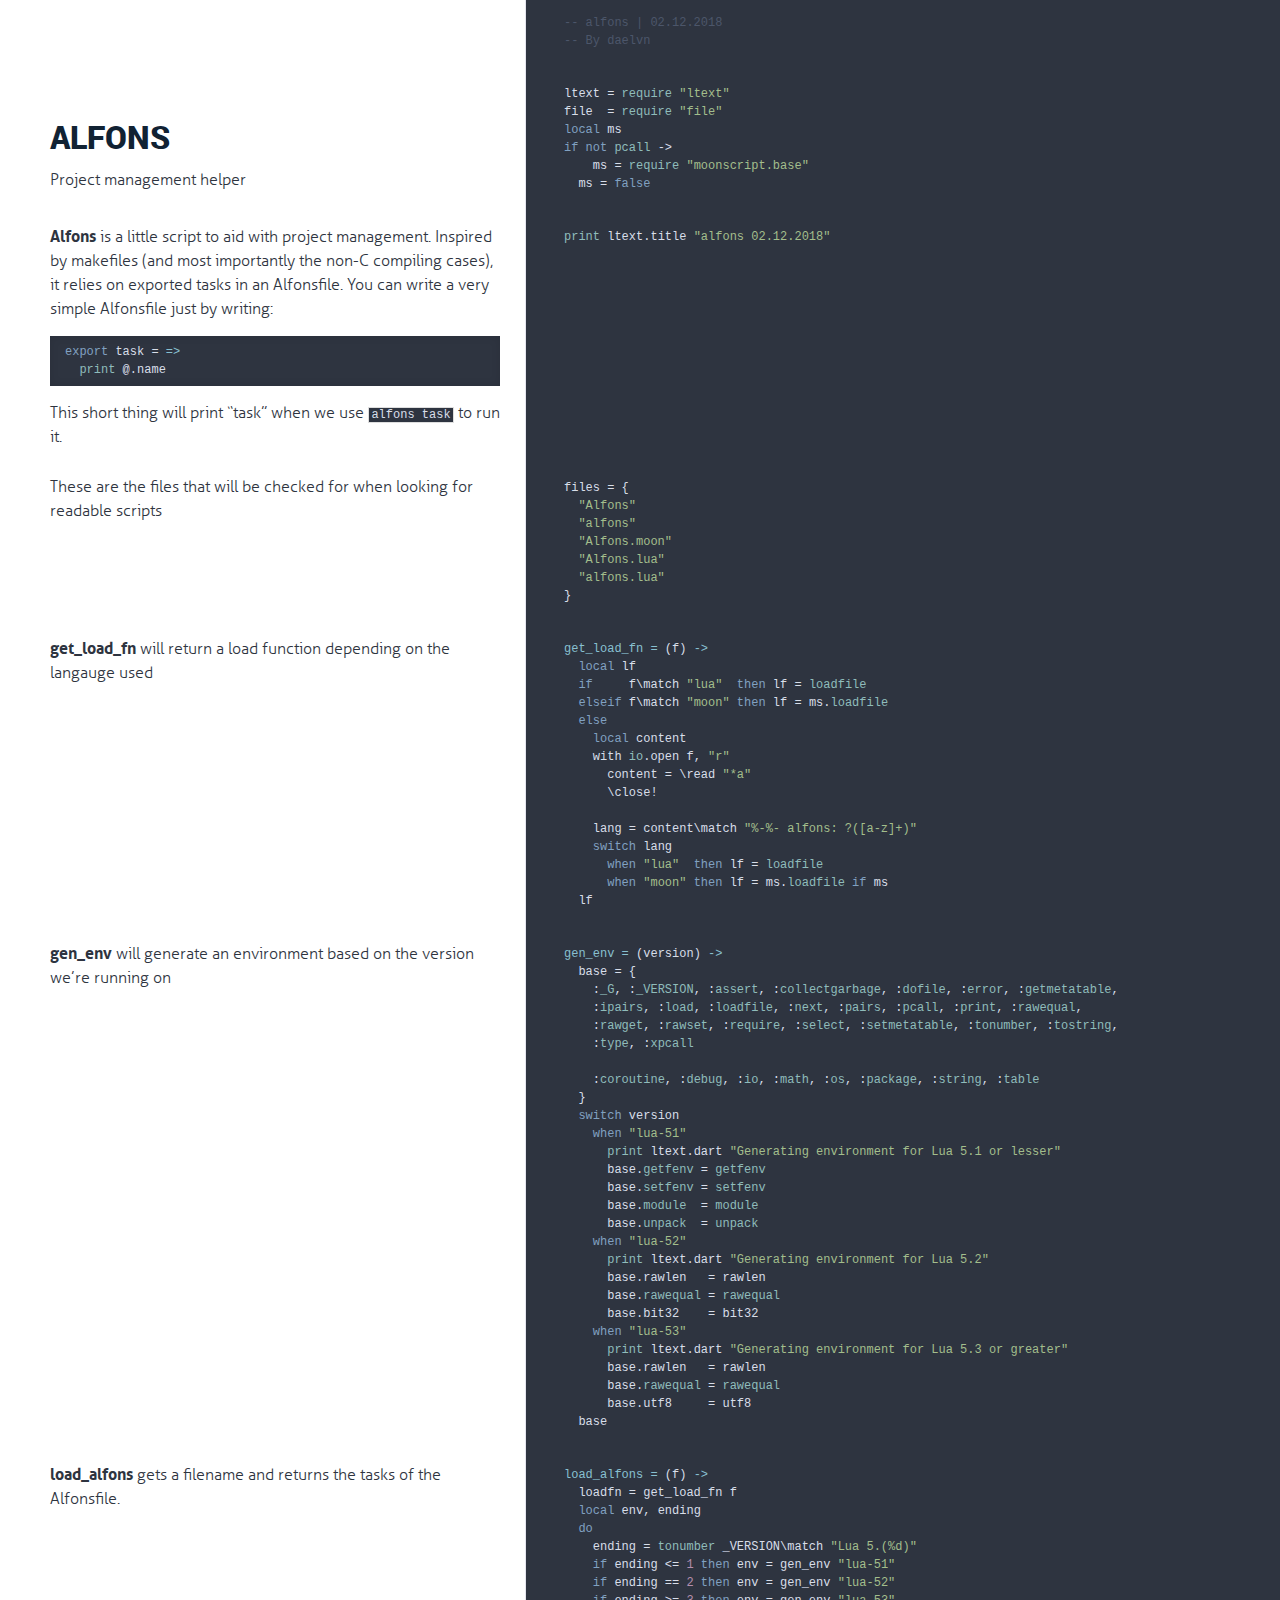
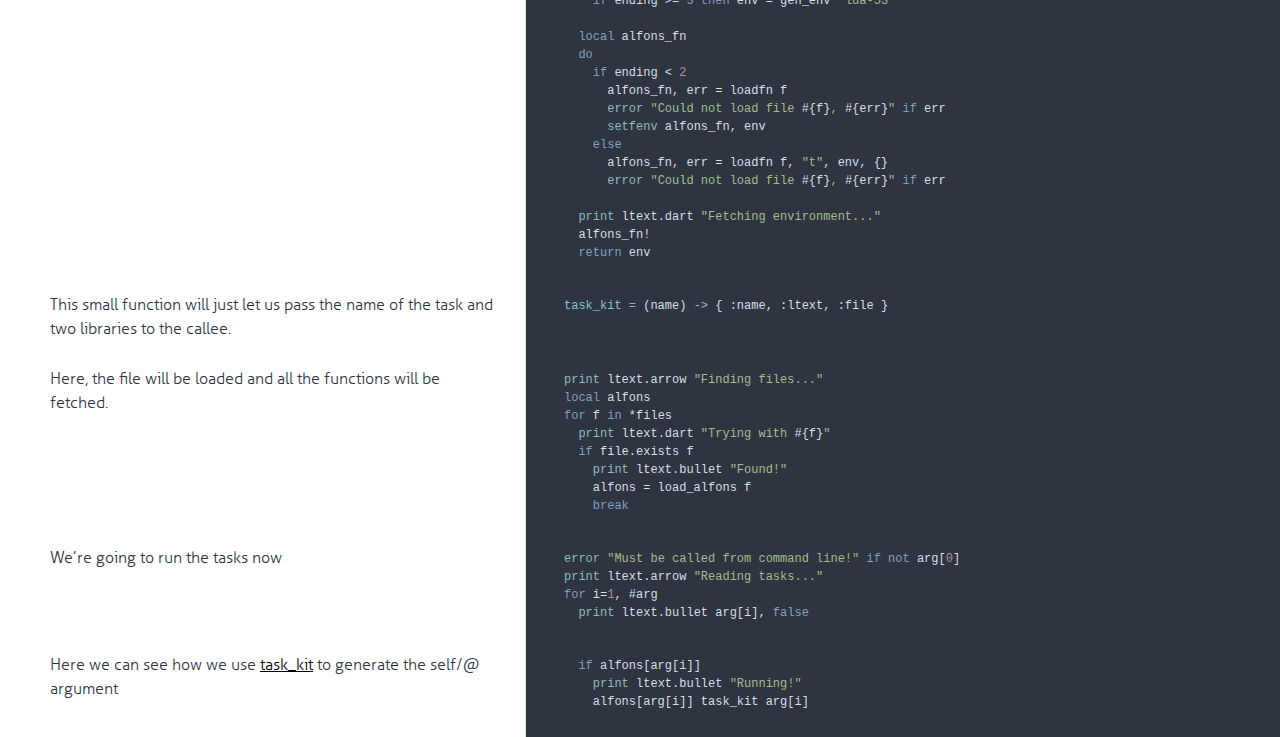
==== docs/alfons.html @ 465ae6af "Added documentation, finally compat with 5.1" ====
<!DOCTYPE html>

<html>
<head>
  <title>alfons</title>
  <meta http-equiv="content-type" content="text/html; charset=UTF-8">
  <meta name="viewport" content="width=device-width, target-densitydpi=160dpi, initial-scale=1.0; maximum-scale=1.0; user-scalable=0;">
  <link rel="stylesheet" media="all" href="docco-nord.css" />
</head>
<body>
  <div id="container">
    <div id="background"></div>
    
    <ul class="sections">
        
        
        
        <li id="section-1">
            <div class="annotation">
              
              <div class="pilwrap ">
                <a class="pilcrow" href="#section-1">&#182;</a>
              </div>
              
            </div>
            
            <div class="content"><div class='highlight'><pre><span class="hljs-comment">-- alfons | 02.12.2018</span>
<span class="hljs-comment">-- By daelvn</span></pre></div></div>
            
        </li>
        
        
        <li id="section-2">
            <div class="annotation">
              
              <div class="pilwrap ">
                <a class="pilcrow" href="#section-2">&#182;</a>
              </div>
              <h1 id="alfons">alfons</h1>
<p>Project management helper</p>

            </div>
            
            <div class="content"><div class='highlight'><pre>ltext = <span class="hljs-built_in">require</span> <span class="hljs-string">"ltext"</span>
file  = <span class="hljs-built_in">require</span> <span class="hljs-string">"file"</span>
<span class="hljs-keyword">local</span> ms
<span class="hljs-keyword">if</span> <span class="hljs-keyword">not</span> <span class="hljs-built_in">pcall</span> -&gt;
    ms = <span class="hljs-built_in">require</span> <span class="hljs-string">"moonscript.base"</span>
  ms = <span class="hljs-literal">false</span></pre></div></div>
            
        </li>
        
        
        <li id="section-3">
            <div class="annotation">
              
              <div class="pilwrap ">
                <a class="pilcrow" href="#section-3">&#182;</a>
              </div>
              <p><strong>Alfons</strong> is a little script to aid with project management. Inspired by makefiles
(and most importantly the non-C compiling cases), it relies on exported tasks in an
Alfonsfile. You can write a very simple Alfonsfile just by writing:</p>
<pre><code class="language-moon"><span class="hljs-keyword">export</span> task = <span class="hljs-function">=&gt;</span>
  <span class="hljs-built_in">print</span> @.name</code></pre>
<p>This short thing will print “task” when we use <code>alfons task</code> to run it.</p>

            </div>
            
            <div class="content"><div class='highlight'><pre><span class="hljs-built_in">print</span> ltext.title <span class="hljs-string">"alfons 02.12.2018"</span></pre></div></div>
            
        </li>
        
        
        <li id="section-4">
            <div class="annotation">
              
              <div class="pilwrap ">
                <a class="pilcrow" href="#section-4">&#182;</a>
              </div>
              <p>These are the files that will be checked for when looking for readable scripts</p>

            </div>
            
            <div class="content"><div class='highlight'><pre>files = {
  <span class="hljs-string">"Alfons"</span>
  <span class="hljs-string">"alfons"</span>
  <span class="hljs-string">"Alfons.moon"</span>
  <span class="hljs-string">"Alfons.lua"</span>
  <span class="hljs-string">"alfons.lua"</span>
}</pre></div></div>
            
        </li>
        
        
        <li id="section-5">
            <div class="annotation">
              
              <div class="pilwrap ">
                <a class="pilcrow" href="#section-5">&#182;</a>
              </div>
              <p><strong>get_load_fn</strong> will return a load function depending on the langauge used</p>

            </div>
            
            <div class="content"><div class='highlight'><pre><span class="hljs-function"><span class="hljs-title">get_load_fn</span> = <span class="hljs-params">(f)</span> -&gt;</span>
  <span class="hljs-keyword">local</span> lf
  <span class="hljs-keyword">if</span>     f\match <span class="hljs-string">"lua"</span>  <span class="hljs-keyword">then</span> lf = <span class="hljs-built_in">loadfile</span>
  <span class="hljs-keyword">elseif</span> f\match <span class="hljs-string">"moon"</span> <span class="hljs-keyword">then</span> lf = ms.<span class="hljs-built_in">loadfile</span>
  <span class="hljs-keyword">else</span>
    <span class="hljs-keyword">local</span> content
    with <span class="hljs-built_in">io</span>.open f, <span class="hljs-string">"r"</span>
      content = \read <span class="hljs-string">"*a"</span>
      \close!

    lang = content\match <span class="hljs-string">"%-%- alfons: ?([a-z]+)"</span>
    <span class="hljs-keyword">switch</span> lang
      <span class="hljs-keyword">when</span> <span class="hljs-string">"lua"</span>  <span class="hljs-keyword">then</span> lf = <span class="hljs-built_in">loadfile</span>
      <span class="hljs-keyword">when</span> <span class="hljs-string">"moon"</span> <span class="hljs-keyword">then</span> lf = ms.<span class="hljs-built_in">loadfile</span> <span class="hljs-keyword">if</span> ms
  lf</pre></div></div>
            
        </li>
        
        
        <li id="section-6">
            <div class="annotation">
              
              <div class="pilwrap ">
                <a class="pilcrow" href="#section-6">&#182;</a>
              </div>
              <p><strong>gen_env</strong> will generate an environment based on the version we’re running on</p>

            </div>
            
            <div class="content"><div class='highlight'><pre><span class="hljs-function"><span class="hljs-title">gen_env</span> = <span class="hljs-params">(version)</span> -&gt;</span>
  base = {
    :<span class="hljs-built_in">_G</span>, :<span class="hljs-built_in">_VERSION</span>, :<span class="hljs-built_in">assert</span>, :<span class="hljs-built_in">collectgarbage</span>, :<span class="hljs-built_in">dofile</span>, :<span class="hljs-built_in">error</span>, :<span class="hljs-built_in">getmetatable</span>,
    :<span class="hljs-built_in">ipairs</span>, :<span class="hljs-built_in">load</span>, :<span class="hljs-built_in">loadfile</span>, :<span class="hljs-built_in">next</span>, :<span class="hljs-built_in">pairs</span>, :<span class="hljs-built_in">pcall</span>, :<span class="hljs-built_in">print</span>, :<span class="hljs-built_in">rawequal</span>,
    :<span class="hljs-built_in">rawget</span>, :<span class="hljs-built_in">rawset</span>, :<span class="hljs-built_in">require</span>, :<span class="hljs-built_in">select</span>, :<span class="hljs-built_in">setmetatable</span>, :<span class="hljs-built_in">tonumber</span>, :<span class="hljs-built_in">tostring</span>,
    :<span class="hljs-built_in">type</span>, :<span class="hljs-built_in">xpcall</span>
      
    :<span class="hljs-built_in">coroutine</span>, :<span class="hljs-built_in">debug</span>, :<span class="hljs-built_in">io</span>, :<span class="hljs-built_in">math</span>, :<span class="hljs-built_in">os</span>, :<span class="hljs-built_in">package</span>, :<span class="hljs-built_in">string</span>, :<span class="hljs-built_in">table</span>
  }
  <span class="hljs-keyword">switch</span> version
    <span class="hljs-keyword">when</span> <span class="hljs-string">"lua-51"</span>
      <span class="hljs-built_in">print</span> ltext.dart <span class="hljs-string">"Generating environment for Lua 5.1 or lesser"</span>
      base.<span class="hljs-built_in">getfenv</span> = <span class="hljs-built_in">getfenv</span>
      base.<span class="hljs-built_in">setfenv</span> = <span class="hljs-built_in">setfenv</span>
      base.<span class="hljs-built_in">module</span>  = <span class="hljs-built_in">module</span>
      base.<span class="hljs-built_in">unpack</span>  = <span class="hljs-built_in">unpack</span>
    <span class="hljs-keyword">when</span> <span class="hljs-string">"lua-52"</span>
      <span class="hljs-built_in">print</span> ltext.dart <span class="hljs-string">"Generating environment for Lua 5.2"</span>
      base.rawlen   = rawlen
      base.<span class="hljs-built_in">rawequal</span> = <span class="hljs-built_in">rawequal</span>
      base.bit32    = bit32
    <span class="hljs-keyword">when</span> <span class="hljs-string">"lua-53"</span>
      <span class="hljs-built_in">print</span> ltext.dart <span class="hljs-string">"Generating environment for Lua 5.3 or greater"</span>
      base.rawlen   = rawlen
      base.<span class="hljs-built_in">rawequal</span> = <span class="hljs-built_in">rawequal</span>
      base.utf8     = utf8
  base</pre></div></div>
            
        </li>
        
        
        <li id="section-7">
            <div class="annotation">
              
              <div class="pilwrap ">
                <a class="pilcrow" href="#section-7">&#182;</a>
              </div>
              <p><strong>load_alfons</strong> gets a filename and returns the tasks of the Alfonsfile.</p>

            </div>
            
            <div class="content"><div class='highlight'><pre><span class="hljs-function"><span class="hljs-title">load_alfons</span> = <span class="hljs-params">(f)</span> -&gt;</span>
  loadfn = get_load_fn f
  <span class="hljs-keyword">local</span> env, ending
  <span class="hljs-keyword">do</span>
    ending = <span class="hljs-built_in">tonumber</span> _VERSION\match <span class="hljs-string">"Lua 5.(%d)"</span>
    <span class="hljs-keyword">if</span> ending &lt;= <span class="hljs-number">1</span> <span class="hljs-keyword">then</span> env = gen_env <span class="hljs-string">"lua-51"</span>
    <span class="hljs-keyword">if</span> ending == <span class="hljs-number">2</span> <span class="hljs-keyword">then</span> env = gen_env <span class="hljs-string">"lua-52"</span>
    <span class="hljs-keyword">if</span> ending &gt;= <span class="hljs-number">3</span> <span class="hljs-keyword">then</span> env = gen_env <span class="hljs-string">"lua-53"</span>
  
  <span class="hljs-keyword">local</span> alfons_fn
  <span class="hljs-keyword">do</span>
    <span class="hljs-keyword">if</span> ending &lt; <span class="hljs-number">2</span>
      alfons_fn, err = loadfn f
      <span class="hljs-built_in">error</span> <span class="hljs-string">"Could not load file <span class="hljs-subst">#{f}</span>, <span class="hljs-subst">#{err}</span>"</span> <span class="hljs-keyword">if</span> err
      <span class="hljs-built_in">setfenv</span> alfons_fn, env
    <span class="hljs-keyword">else</span>
      alfons_fn, err = loadfn f, <span class="hljs-string">"t"</span>, env, {}
      <span class="hljs-built_in">error</span> <span class="hljs-string">"Could not load file <span class="hljs-subst">#{f}</span>, <span class="hljs-subst">#{err}</span>"</span> <span class="hljs-keyword">if</span> err

  <span class="hljs-built_in">print</span> ltext.dart <span class="hljs-string">"Fetching environment..."</span>
  alfons_fn!
  <span class="hljs-keyword">return</span> env</pre></div></div>
            
        </li>
        
        
        <li id="section-8">
            <div class="annotation">
              
              <div class="pilwrap ">
                <a class="pilcrow" href="#section-8">&#182;</a>
              </div>
              <p><a name="task_kit"></a>
This small function will just let us pass the name of the task and two libraries
to the callee.</p>

            </div>
            
            <div class="content"><div class='highlight'><pre><span class="hljs-function"><span class="hljs-title">task_kit</span> = <span class="hljs-params">(name)</span> -&gt;</span> { :name, :ltext, :file }</pre></div></div>
            
        </li>
        
        
        <li id="section-9">
            <div class="annotation">
              
              <div class="pilwrap ">
                <a class="pilcrow" href="#section-9">&#182;</a>
              </div>
              <p>Here, the file will be loaded and all the functions will be fetched.</p>

            </div>
            
            <div class="content"><div class='highlight'><pre><span class="hljs-built_in">print</span> ltext.arrow <span class="hljs-string">"Finding files..."</span>
<span class="hljs-keyword">local</span> alfons
<span class="hljs-keyword">for</span> f <span class="hljs-keyword">in</span> *files
  <span class="hljs-built_in">print</span> ltext.dart <span class="hljs-string">"Trying with <span class="hljs-subst">#{f}</span>"</span>
  <span class="hljs-keyword">if</span> file.exists f
    <span class="hljs-built_in">print</span> ltext.bullet <span class="hljs-string">"Found!"</span>
    alfons = load_alfons f
    <span class="hljs-keyword">break</span></pre></div></div>
            
        </li>
        
        
        <li id="section-10">
            <div class="annotation">
              
              <div class="pilwrap ">
                <a class="pilcrow" href="#section-10">&#182;</a>
              </div>
              <p>We’re going to run the tasks now</p>

            </div>
            
            <div class="content"><div class='highlight'><pre><span class="hljs-built_in">error</span> <span class="hljs-string">"Must be called from command line!"</span> <span class="hljs-keyword">if</span> <span class="hljs-keyword">not</span> arg[<span class="hljs-number">0</span>]
<span class="hljs-built_in">print</span> ltext.arrow <span class="hljs-string">"Reading tasks..."</span>
<span class="hljs-keyword">for</span> i=<span class="hljs-number">1</span>, #arg
  <span class="hljs-built_in">print</span> ltext.bullet arg[i], <span class="hljs-literal">false</span></pre></div></div>
            
        </li>
        
        
        <li id="section-11">
            <div class="annotation">
              
              <div class="pilwrap ">
                <a class="pilcrow" href="#section-11">&#182;</a>
              </div>
              <p>Here we can see how we use <a href="#task_kit">task_kit</a> to generate the self/@ argument </p>

            </div>
            
            <div class="content"><div class='highlight'><pre>  <span class="hljs-keyword">if</span> alfons[arg[i]]
    <span class="hljs-built_in">print</span> ltext.bullet <span class="hljs-string">"Running!"</span>
    alfons[arg[i]] task_kit arg[i]</pre></div></div>
            
        </li>
        
    </ul>
  </div>
</body>
</html>
---- docs/docco-nord.css ----
/*--------------------- Typography ----------------------------*/

@font-face {
    font-family: 'aller-light';
    src: url('public/fonts/aller-light.eot');
    src: url('public/fonts/aller-light.eot?#iefix') format('embedded-opentype'),
         url('public/fonts/aller-light.woff') format('woff'),
         url('public/fonts/aller-light.ttf') format('truetype');
    font-weight: normal;
    font-style: normal;
}

@font-face {
    font-family: 'aller-bold';
    src: url('public/fonts/aller-bold.eot');
    src: url('public/fonts/aller-bold.eot?#iefix') format('embedded-opentype'),
         url('public/fonts/aller-bold.woff') format('woff'),
         url('public/fonts/aller-bold.ttf') format('truetype');
    font-weight: normal;
    font-style: normal;
}

@font-face {
    font-family: 'roboto-black';
    src: url('public/fonts/roboto-black.eot');
    src: url('public/fonts/roboto-black.eot?#iefix') format('embedded-opentype'),
         url('public/fonts/roboto-black.woff') format('woff'),
         url('public/fonts/roboto-black.ttf') format('truetype');
    font-weight: normal;
    font-style: normal;
}

/*--------------------- Layout ----------------------------*/
html { height: 100%; }
body {
  font-family: "aller-light";
  font-size: 14px;
  line-height: 18px;
  color: #2E3440;
  margin: 0; padding: 0;
  height:100%;
}
#container { min-height: 100%; }

a {
  color: #000;
}

b, strong {
  font-weight: normal;
  font-family: "aller-bold";
}

p {
  margin: 15px 0 0px;
}
  .annotation ul, .annotation ol {
    margin: 25px 0;
  }
    .annotation ul li, .annotation ol li {
      font-size: 14px;
      line-height: 18px;
      margin: 10px 0;
    }

h1, h2, h3, h4, h5, h6 {
  color: #112233;
  line-height: 1em;
  font-weight: normal;
  font-family: "roboto-black";
  text-transform: uppercase;
  margin: 30px 0 15px 0;
}

h1 {
  margin-top: 40px;
}
h2 {
  font-size: 1.26em;
}

hr {
  border: 0;
  background: 1px #ddd;
  height: 1px;
  margin: 20px 0;
}

pre, tt, code {
  font-size: 12px; line-height: 16px;
  font-family: Menlo, Monaco, Consolas, "Lucida Console", monospace;
  margin: 0; padding: 0;
}
  .annotation pre {
    display: block;
    margin: 0;
    padding: 7px 10px;
    background: #fcfcfc;
    -moz-box-shadow:    inset 0 0 10px rgba(0,0,0,0.1);
    -webkit-box-shadow: inset 0 0 10px rgba(0,0,0,0.1);
    box-shadow:         inset 0 0 10px rgba(0,0,0,0.1);
    overflow-x: auto;
  }
    .annotation pre code {
      border: 0;
      padding: 0;
      background: transparent;
    }


blockquote {
  border-left: 5px solid #ccc;
  margin: 0;
  padding: 1px 0 1px 1em;
}
  .sections blockquote p {
    font-family: Menlo, Consolas, Monaco, monospace;
    font-size: 12px; line-height: 16px;
    color: #999;
    margin: 10px 0 0;
    white-space: pre-wrap;
  }

ul.sections {
  list-style: none;
  padding:0 0 5px 0;;
  margin:0;
}

/*
  Force border-box so that % widths fit the parent
  container without overlap because of margin/padding.

  More Info : http://www.quirksmode.org/css/box.html
*/
ul.sections > li > div {
  -moz-box-sizing: border-box;    /* firefox */
  -ms-box-sizing: border-box;     /* ie */
  -webkit-box-sizing: border-box; /* webkit */
  -khtml-box-sizing: border-box;  /* konqueror */
  box-sizing: border-box;         /* css3 */
}


/*---------------------- Jump Page -----------------------------*/
#jump_to, #jump_page {
  margin: 0;
  background: white;
  -webkit-box-shadow: 0 0 25px #777; -moz-box-shadow: 0 0 25px #777;
  -webkit-border-bottom-left-radius: 5px; -moz-border-radius-bottomleft: 5px;
  font: 16px Arial;
  cursor: pointer;
  text-align: right;
  list-style: none;
}

#jump_to a {
  text-decoration: none;
}

#jump_to a.large {
  display: none;
}
#jump_to a.small {
  font-size: 22px;
  font-weight: bold;
  color: #676767;
}

#jump_to, #jump_wrapper {
  position: fixed;
  right: 0; top: 0;
  padding: 10px 15px;
  margin:0;
}

#jump_wrapper {
  display: none;
  padding:0;
}

#jump_to:hover #jump_wrapper {
  display: block;
}

#jump_page_wrapper{
  position: fixed;
  right: 0;
  top: 0;
  bottom: 0;
}

#jump_page {
  padding: 5px 0 3px;
  margin: 0 0 25px 25px;
  max-height: 100%;
  overflow: auto;
}

#jump_page .source {
  display: block;
  padding: 15px;
  text-decoration: none;
  border-top: 1px solid #eee;
}

#jump_page .source:hover {
  background: #2E3440;
}

#jump_page .source:first-child {
}

/*---------------------- Low resolutions (> 320px) ---------------------*/
@media only screen and (min-width: 320px) {
  .pilwrap { display: none; }

  ul.sections > li > div {
    display: block;
    padding:5px 10px 0 10px;
  }

  ul.sections > li > div.annotation ul, ul.sections > li > div.annotation ol {
    padding-left: 30px;
  }

  ul.sections > li > div.content {
    overflow-x:auto;
    -webkit-box-shadow: inset 0 0 5px #e5e5ee;
    box-shadow: inset 0 0 5px #e5e5ee;
    border: 1px solid #dedede;
    margin:5px 10px 5px 10px;
    padding-bottom: 5px;
  }

  ul.sections > li > div.annotation pre {
    margin: 7px 0 7px;
    padding-left: 15px;
  }

  ul.sections > li > div.annotation p tt, .annotation code {
    background: #2E3440;
    border: 1px solid #dedede;
    font-size: 12px;
    padding: 0 0.2em;
  }
}

/*----------------------  (> 481px) ---------------------*/
@media only screen and (min-width: 481px) {
  #container {
    position: relative;
  }
  body {
    background-color: #2E3440;
    font-size: 15px;
    line-height: 21px;
  }
  pre, tt, code {
    line-height: 18px;
  }
  p, ul, ol {
    margin: 0 0 15px;
  }


  #jump_to {
    padding: 5px 10px;
  }
  #jump_wrapper {
    padding: 0;
  }
  #jump_to, #jump_page {
    font: 10px Arial;
    text-transform: uppercase;
  }
  #jump_page .source {
    padding: 5px 10px;
  }
  #jump_to a.large {
    display: inline-block;
  }
  #jump_to a.small {
    display: none;
  }



  #background {
    position: absolute;
    top: 0; bottom: 0;
    width: 350px;
    background: #fff;
    border-right: 1px solid #e5e5ee;
    z-index: -1;
  }

  ul.sections > li > div.annotation ul, ul.sections > li > div.annotation ol {
    padding-left: 40px;
  }

  ul.sections > li {
    white-space: nowrap;
  }

  ul.sections > li > div {
    display: inline-block;
  }

  ul.sections > li > div.annotation {
    max-width: 350px;
    min-width: 350px;
    min-height: 5px;
    padding: 13px;
    overflow-x: hidden;
    white-space: normal;
    vertical-align: top;
    text-align: left;
  }
  ul.sections > li > div.annotation pre {
    margin: 15px 0 15px;
    padding-left: 15px;
  }

  ul.sections > li > div.content {
    padding: 13px;
    vertical-align: top;
    border: none;
    -webkit-box-shadow: none;
    box-shadow: none;
  }

  .pilwrap {
    position: relative;
    display: inline;
  }

  .pilcrow {
    font: 12px Arial;
    text-decoration: none;
    color: #454545;
    position: absolute;
    top: 3px; left: -20px;
    padding: 1px 2px;
    opacity: 0;
    -webkit-transition: opacity 0.2s linear;
  }
    .for-h1 .pilcrow {
      top: 47px;
    }
    .for-h2 .pilcrow, .for-h3 .pilcrow, .for-h4 .pilcrow {
      top: 35px;
    }

  ul.sections > li > div.annotation:hover .pilcrow {
    opacity: 1;
  }
}

/*---------------------- (> 1025px) ---------------------*/
@media only screen and (min-width: 1025px) {

  body {
    font-size: 16px;
    line-height: 24px;
  }

  #background {
    width: 525px;
  }
  ul.sections > li > div.annotation {
    max-width: 525px;
    min-width: 525px;
    padding: 10px 25px 1px 50px;
  }
  ul.sections > li > div.content {
    padding: 9px 15px 16px 25px;
  }
}

/*---------------------- Syntax Highlighting -----------------------------*/

td.linenos { background-color: #f0f0f0; padding-right: 10px; }
span.lineno { background-color: #f0f0f0; padding: 0 5px 0 5px; }
/*

github.com style (c) Vasily Polovnyov <vast@whiteants.net>

*/
/*
pre code {
  display: block; padding: 0.5em;
  color: #000;
  background: #f8f8ff
}

pre .hljs-comment,
pre .hljs-template_comment,
pre .hljs-diff .hljs-header,
pre .hljs-javadoc {
  color: #408080;
  font-style: italic
}

pre .hljs-keyword,
pre .hljs-assignment,
pre .hljs-literal,
pre .hljs-css .hljs-rule .hljs-keyword,
pre .hljs-winutils,
pre .hljs-javascript .hljs-title,
pre .hljs-lisp .hljs-title,
pre .hljs-subst {
  color: #954121;
  /*font-weight: bold*/
/*}

pre .hljs-number,
pre .hljs-hexcolor {
  color: #40a070
}

pre .hljs-string,
pre .hljs-tag .hljs-value,
pre .hljs-phpdoc,
pre .hljs-tex .hljs-formula {
  color: #219161;
}

pre .hljs-title,
pre .hljs-id {
  color: #19469D;
}
pre .hljs-params {
  color: #00F;
}

pre .hljs-javascript .hljs-title,
pre .hljs-lisp .hljs-title,
pre .hljs-subst {
  font-weight: normal
}

pre .hljs-class .hljs-title,
pre .hljs-haskell .hljs-label,
pre .hljs-tex .hljs-command {
  color: #458;
  font-weight: bold
}

pre .hljs-tag,
pre .hljs-tag .hljs-title,
pre .hljs-rules .hljs-property,
pre .hljs-django .hljs-tag .hljs-keyword {
  color: #000080;
  font-weight: normal
}

pre .hljs-attribute,
pre .hljs-variable,
pre .hljs-instancevar,
pre .hljs-lisp .hljs-body {
  color: #008080
}

pre .hljs-regexp {
  color: #B68
}

pre .hljs-class {
  color: #458;
  font-weight: bold
}

pre .hljs-symbol,
pre .hljs-ruby .hljs-symbol .hljs-string,
pre .hljs-ruby .hljs-symbol .hljs-keyword,
pre .hljs-ruby .hljs-symbol .hljs-keymethods,
pre .hljs-lisp .hljs-keyword,
pre .hljs-tex .hljs-special,
pre .hljs-input_number {
  color: #990073
}

pre .hljs-builtin,
pre .hljs-constructor,
pre .hljs-built_in,
pre .hljs-lisp .hljs-title {
  color: #0086b3
}

pre .hljs-preprocessor,
pre .hljs-pi,
pre .hljs-doctype,
pre .hljs-shebang,
pre .hljs-cdata {
  color: #999;
  font-weight: bold
}

pre .hljs-deletion {
  background: #fdd
}

pre .hljs-addition {
  background: #dfd
}

pre .hljs-diff .hljs-change {
  background: #0086b3
}

pre .hljs-chunk {
  color: #aaa
}

pre .hljs-tex .hljs-formula {
  opacity: 0.5;
}*/
/*
 * Copyright (c) 2017-present Arctic Ice Studio <development@arcticicestudio.com>
 * Copyright (c) 2017-present Sven Greb <development@svengreb.de>
 *
 * Project:    Nord highlight.js
 * Version:    0.1.0
 * Repository: https://github.com/arcticicestudio/nord-highlightjs
 * License:    MIT
 * References:
 *   https://github.com/arcticicestudio/nord
 */
div.annotation code {
  color: #d8dee9;
}

div.annotation pre {
  background-color: #2e3440;
}

div.highlight pre {
  color: #d8dee9;
}

.hljs {
  display: block;
  overflow-x: auto;
  padding: 0.5em;
  background: #2E3440;
}

.hljs,
.hljs-subst {
  color: #D8DEE9;
}

.hljs-selector-tag {
  color: #81A1C1;
}

.hljs-selector-id {
  color: #8FBCBB;
  font-weight: bold;
}

.hljs-selector-class {
  color: #8FBCBB;
}

.hljs-selector-attr {
  color: #8FBCBB;
}

.hljs-selector-pseudo {
  color: #88C0D0;
}

.hljs-addition {
  background-color: rgba(163, 190, 140, 0.5);
}

.hljs-deletion {
  background-color: rgba(191, 97, 106, 0.5);
}

.hljs-built_in,
.hljs-type {
  color: #8FBCBB;
}

.hljs-class {
  color: #8FBCBB;
}

.hljs-function {
  color: #88C0D0;
}

.hljs-function > .hljs-title {
  color: #88C0D0;
}

.hljs-keyword,
.hljs-literal,
.hljs-symbol {
  color: #81A1C1;
}

.hljs-number {
  color: #B48EAD;
}

.hljs-regexp {
  color: #EBCB8B;
}

.hljs-string {
  color: #A3BE8C;
}

.hljs-title {
  color: #8FBCBB;
}

.hljs-params {
  color: #D8DEE9;
}

.hljs-bullet {
  color: #81A1C1;
}

.hljs-code {
  color: #8FBCBB;
}

.hljs-emphasis {
  font-style: italic;
}

.hljs-formula {
  color: #8FBCBB;
}

.hljs-strong {
  font-weight: bold;
}

.hljs-link:hover {
  text-decoration: underline;
}

.hljs-quote {
  color: #4C566A;
}

.hljs-comment {
  color: #4C566A;
}

.hljs-doctag {
  color: #8FBCBB;
}

.hljs-meta,
.hljs-meta-keyword {
  color: #5E81AC;
}

.hljs-meta-string {
  color: #A3BE8C;
}

.hljs-attr {
  color: #8FBCBB;
}

.hljs-attribute {
  color: #D8DEE9;
}

.hljs-builtin-name {
  color: #81A1C1;
}

.hljs-name {
  color: #81A1C1;
}

.hljs-section {
  color: #88C0D0;
}

.hljs-tag {
  color: #81A1C1;
}

.hljs-variable {
  color: #D8DEE9;
}

.hljs-template-variable {
  color: #D8DEE9;
}

.hljs-template-tag {
  color: #5E81AC;
}

.abnf .hljs-attribute {
  color: #88C0D0;
}

.abnf .hljs-symbol {
  color: #EBCB8B;
}

.apache .hljs-attribute {
  color: #88C0D0;
}

.apache .hljs-section {
  color: #81A1C1;
}

.arduino .hljs-built_in {
  color: #88C0D0;
}

.aspectj .hljs-meta {
  color: #D08770;
}

.aspectj > .hljs-title {
  color: #88C0D0;
}

.bnf .hljs-attribute {
  color: #8FBCBB;
}

.clojure .hljs-name {
  color: #88C0D0;
}

.clojure .hljs-symbol {
  color: #EBCB8B;
}

.coq .hljs-built_in {
  color: #88C0D0;
}

.cpp .hljs-meta-string {
  color: #8FBCBB;
}

.css .hljs-built_in {
  color: #88C0D0;
}

.css .hljs-keyword {
  color: #D08770;
}

.diff .hljs-meta {
  color: #8FBCBB;
}

.ebnf .hljs-attribute {
  color: #8FBCBB;
}

.glsl .hljs-built_in {
  color: #88C0D0;
}

.groovy .hljs-meta:not(:first-child) {
  color: #D08770;
}

.haxe .hljs-meta {
  color: #D08770;
}

.java .hljs-meta {
  color: #D08770;
}

.ldif .hljs-attribute {
  color: #8FBCBB;
}

.lisp .hljs-name {
  color: #88C0D0;
}

.lua .hljs-built_in {
  color: #88C0D0;
}

.moonscript .hljs-built_in {
  color: #88C0D0;
}

.nginx .hljs-attribute {
  color: #88C0D0;
}

.nginx .hljs-section {
  color: #5E81AC;
}

.pf .hljs-built_in {
  color: #88C0D0;
}

.processing .hljs-built_in {
  color: #88C0D0;
}

.scss .hljs-keyword {
  color: #81A1C1;
}

.stylus .hljs-keyword {
  color: #81A1C1;
}

.swift .hljs-meta {
  color: #D08770;
}

.vim .hljs-built_in {
  color: #88C0D0;
  font-style: italic;
}

.yaml .hljs-meta {
  color: #D08770;
}
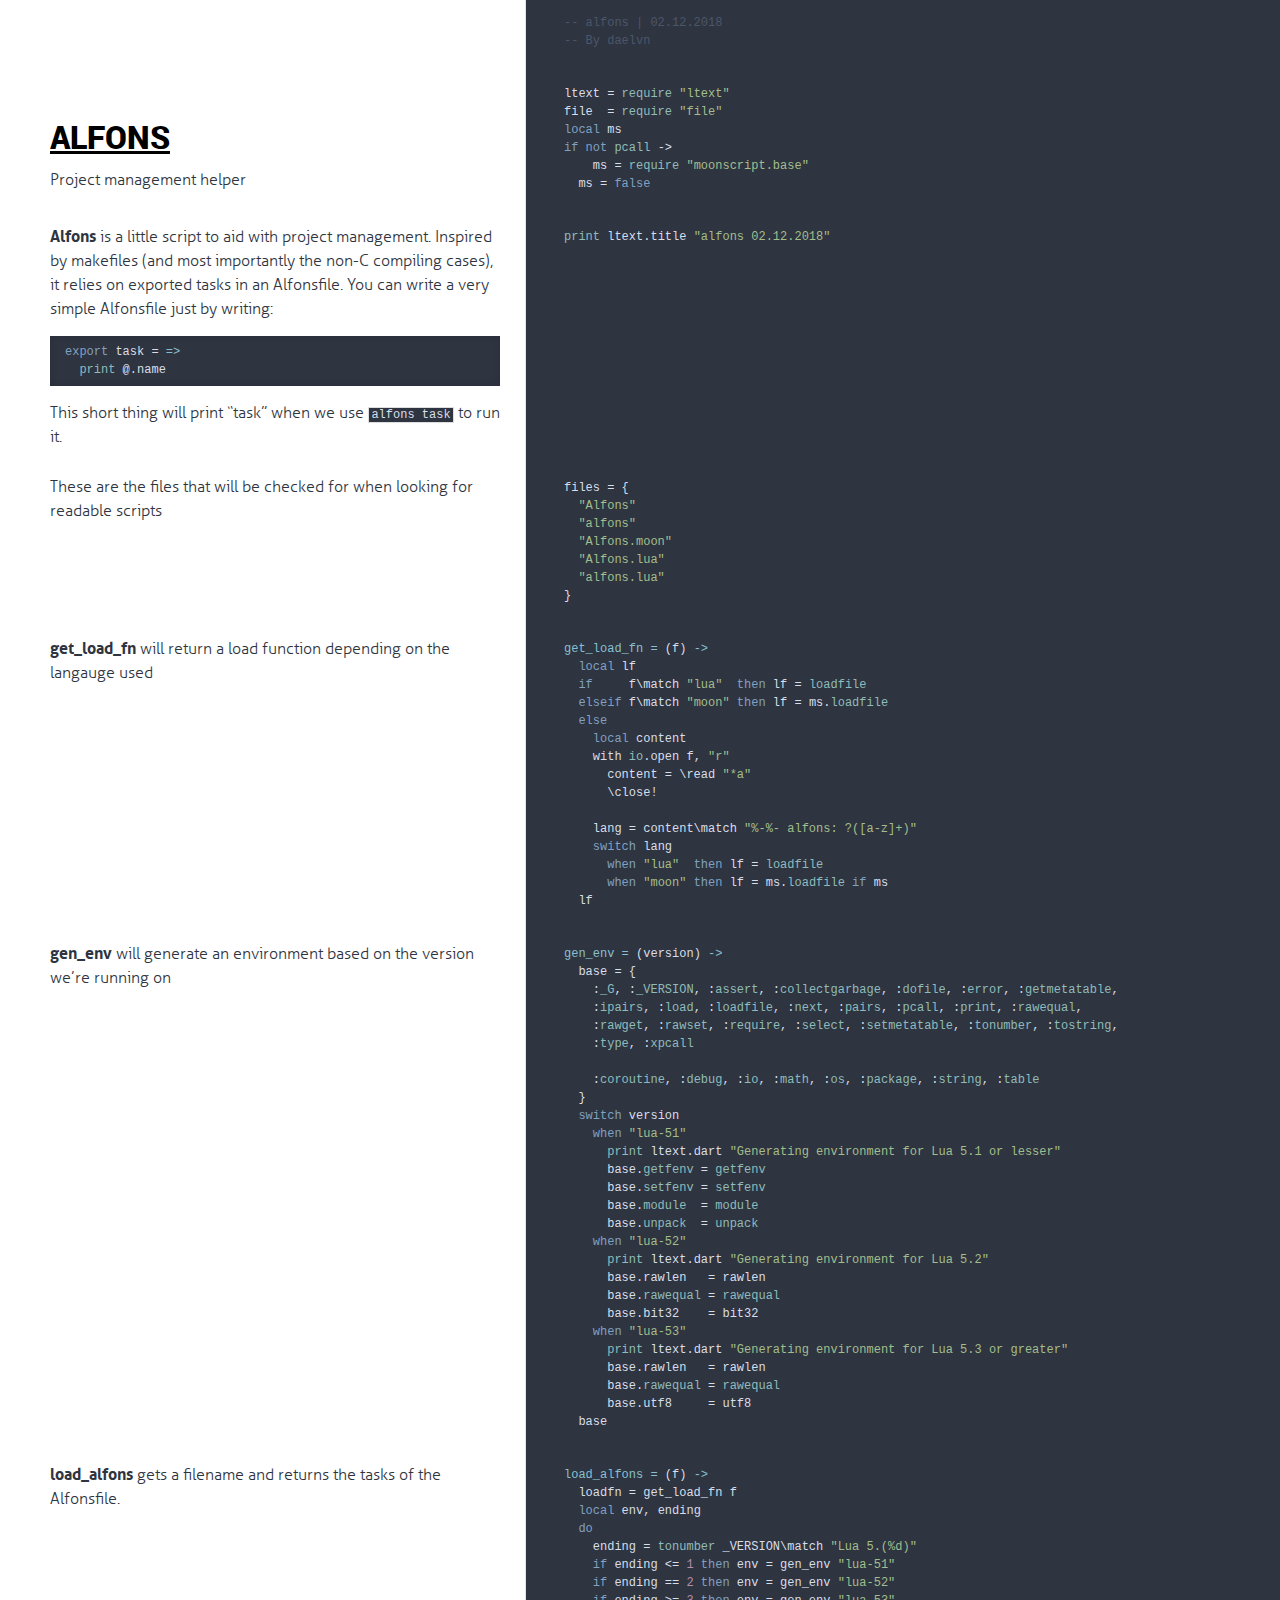
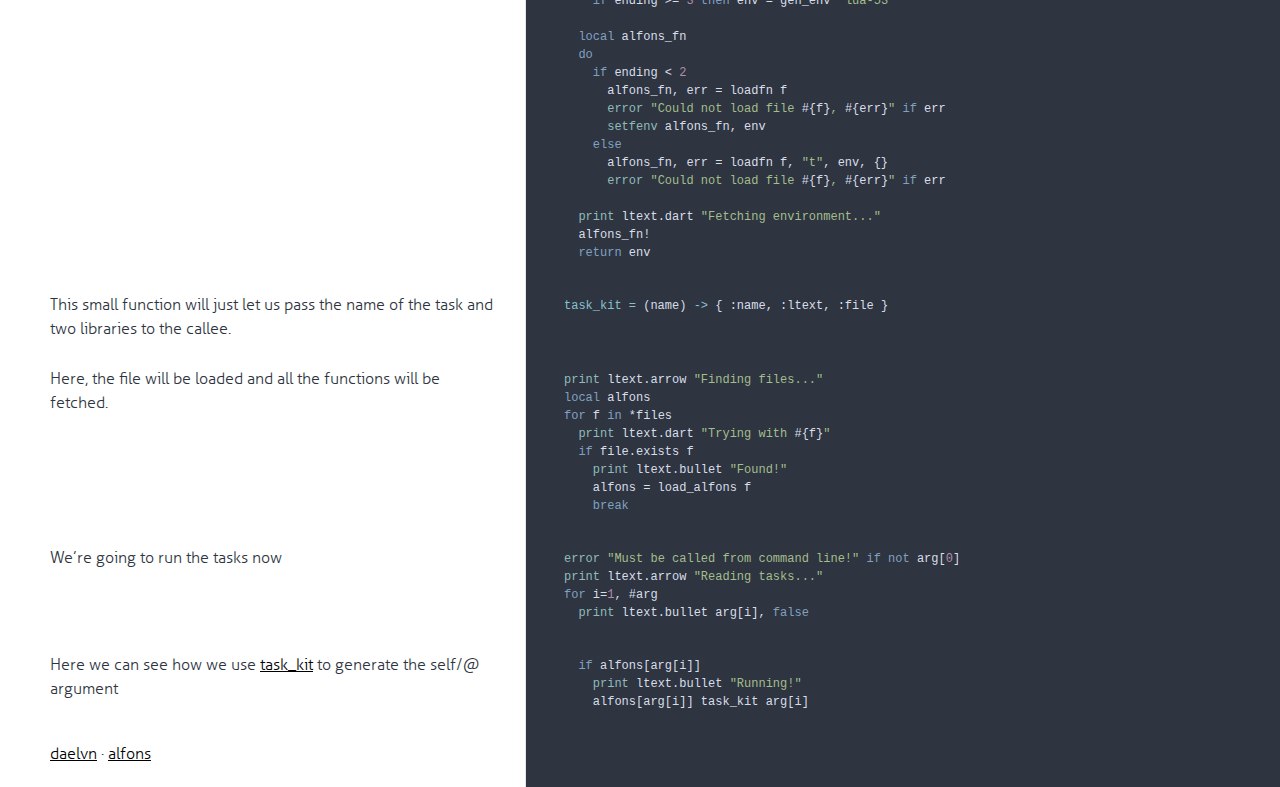
==== commit 78b06377: "Some irrelevant doc change again really" ====
--- a/docs/alfons.html
+++ b/docs/alfons.html
@@ -2,7 +2,7 @@
 
 <html>
 <head>
-  <title>alfons</title>
+  <title>[alfons](https://github.com/daelvn/alfons)</title>
   <meta http-equiv="content-type" content="text/html; charset=UTF-8">
   <meta name="viewport" content="width=device-width, target-densitydpi=160dpi, initial-scale=1.0; maximum-scale=1.0; user-scalable=0;">
   <link rel="stylesheet" media="all" href="docco-nord.css" />
@@ -36,7 +36,7 @@
               <div class="pilwrap ">
                 <a class="pilcrow" href="#section-2">&#182;</a>
               </div>
-              <h1 id="alfons">alfons</h1>
+              <h1 id="alfons"><a href="https://github.com/daelvn/alfons">alfons</a></h1>
 <p>Project management helper</p>
 
             </div>
@@ -271,6 +271,19 @@
             
         </li>
         
+        
+        <li id="section-12">
+            <div class="annotation">
+              
+              <div class="pilwrap ">
+                <a class="pilcrow" href="#section-12">&#182;</a>
+              </div>
+              <p><a href="https://github.com/daelvn">daelvn</a> · <a href="https://alfons.daelvn.ga">alfons</a></p>
+
+            </div>
+            
+        </li>
+        
     </ul>
   </div>
 </body>
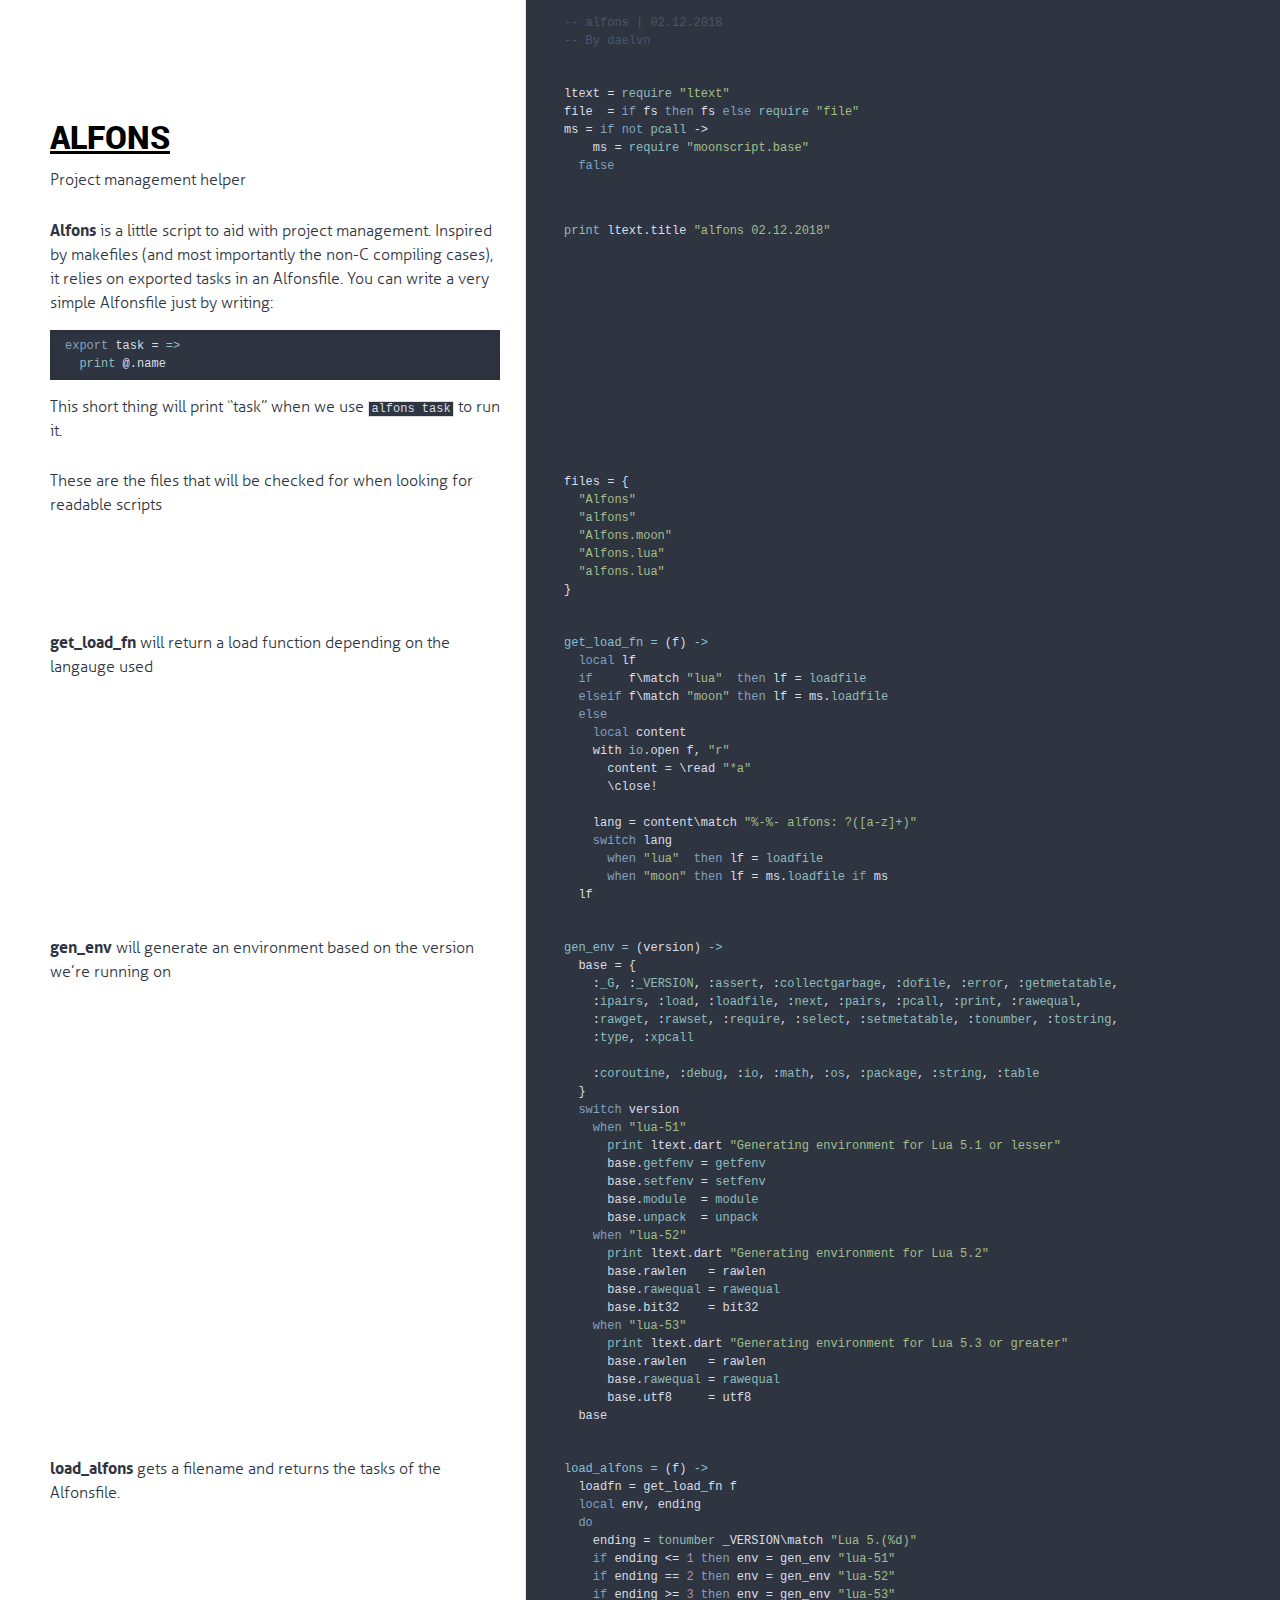
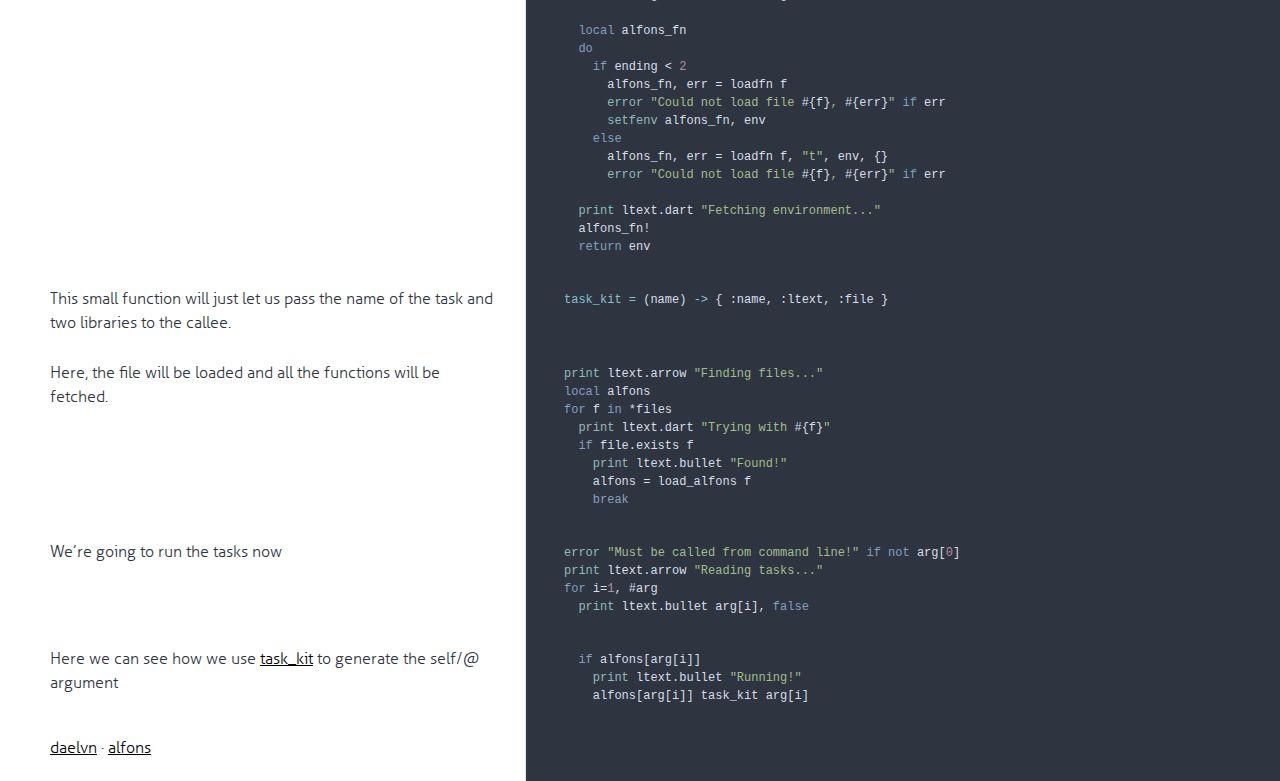
==== commit e488298f: "Now supporting ComputerCraft+bsrocks" ====
--- a/docs/alfons.html
+++ b/docs/alfons.html
@@ -42,11 +42,10 @@
             </div>
             
             <div class="content"><div class='highlight'><pre>ltext = <span class="hljs-built_in">require</span> <span class="hljs-string">"ltext"</span>
-file  = <span class="hljs-built_in">require</span> <span class="hljs-string">"file"</span>
-<span class="hljs-keyword">local</span> ms
-<span class="hljs-keyword">if</span> <span class="hljs-keyword">not</span> <span class="hljs-built_in">pcall</span> -&gt;
+file  = <span class="hljs-keyword">if</span> fs <span class="hljs-keyword">then</span> fs <span class="hljs-keyword">else</span> <span class="hljs-built_in">require</span> <span class="hljs-string">"file"</span>
+ms = <span class="hljs-keyword">if</span> <span class="hljs-keyword">not</span> <span class="hljs-built_in">pcall</span> -&gt;
     ms = <span class="hljs-built_in">require</span> <span class="hljs-string">"moonscript.base"</span>
-  ms = <span class="hljs-literal">false</span></pre></div></div>
+  <span class="hljs-literal">false</span></pre></div></div>
             
         </li>
         
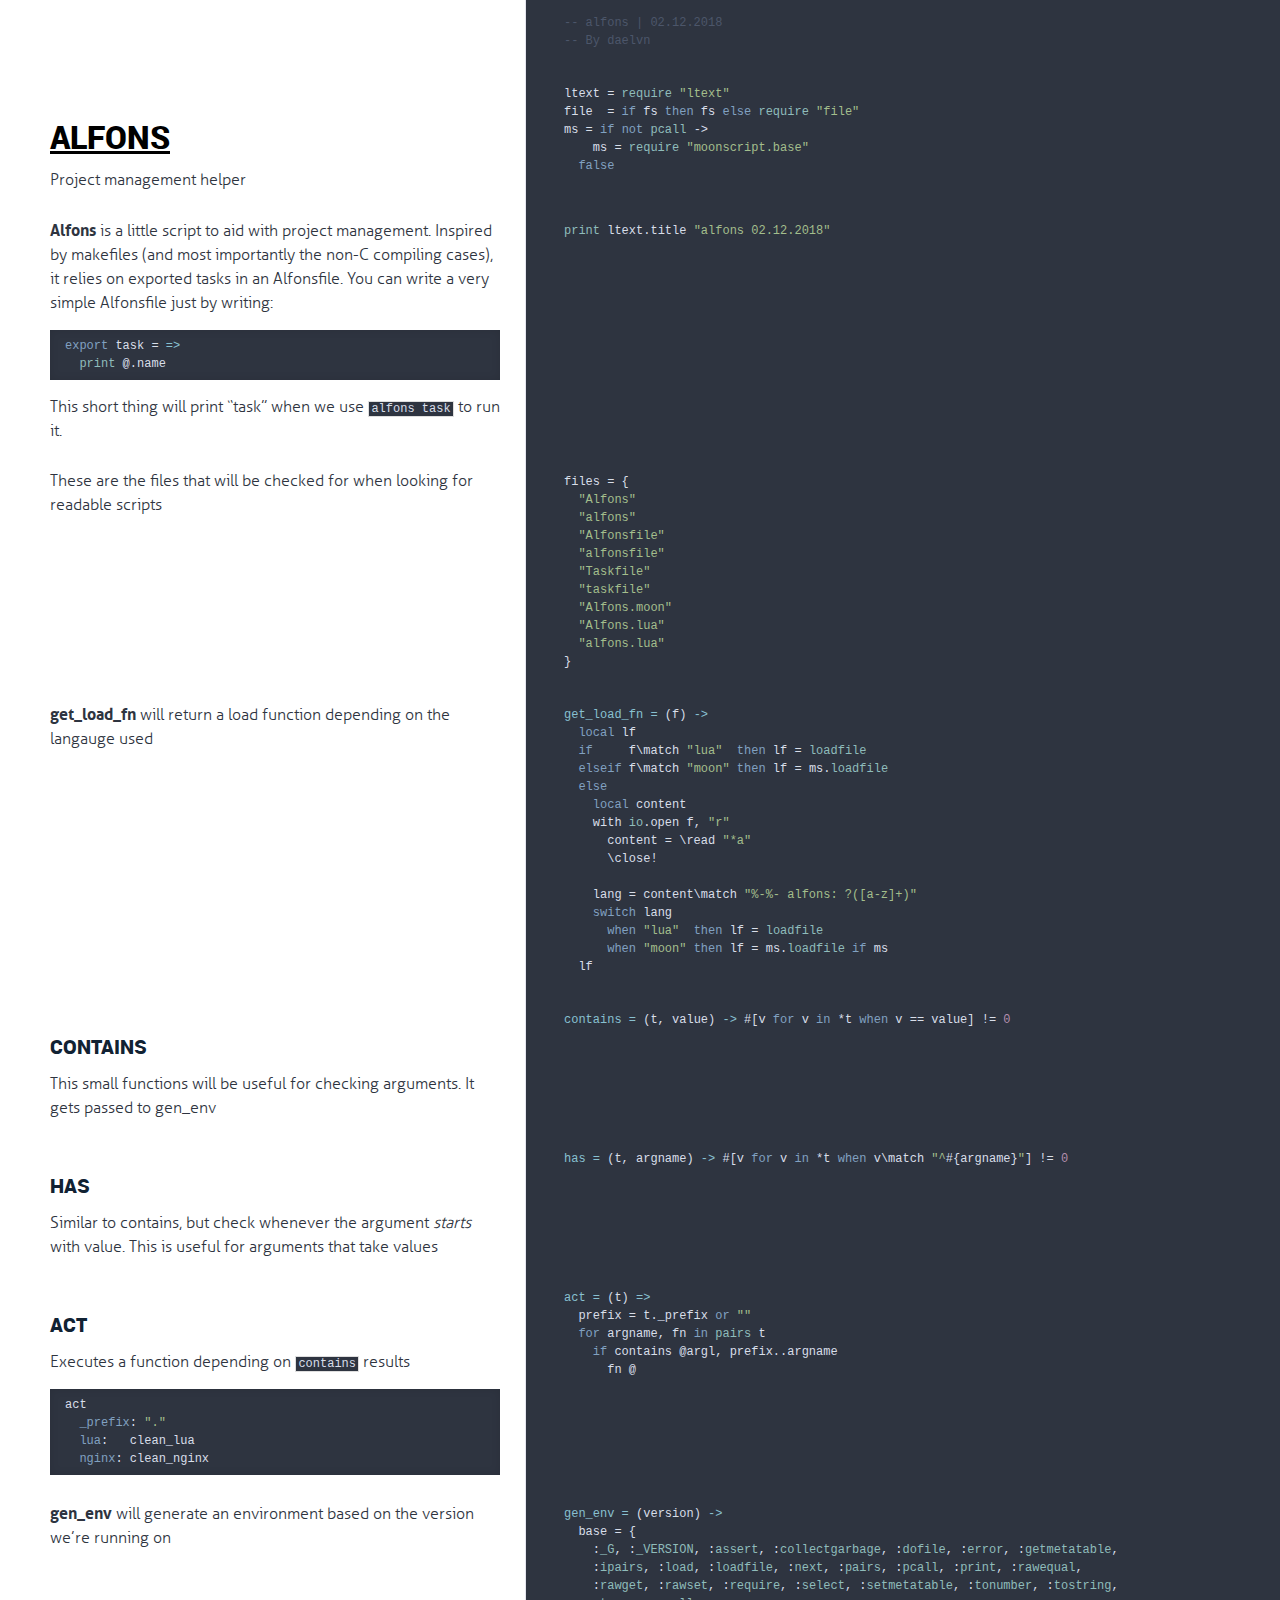
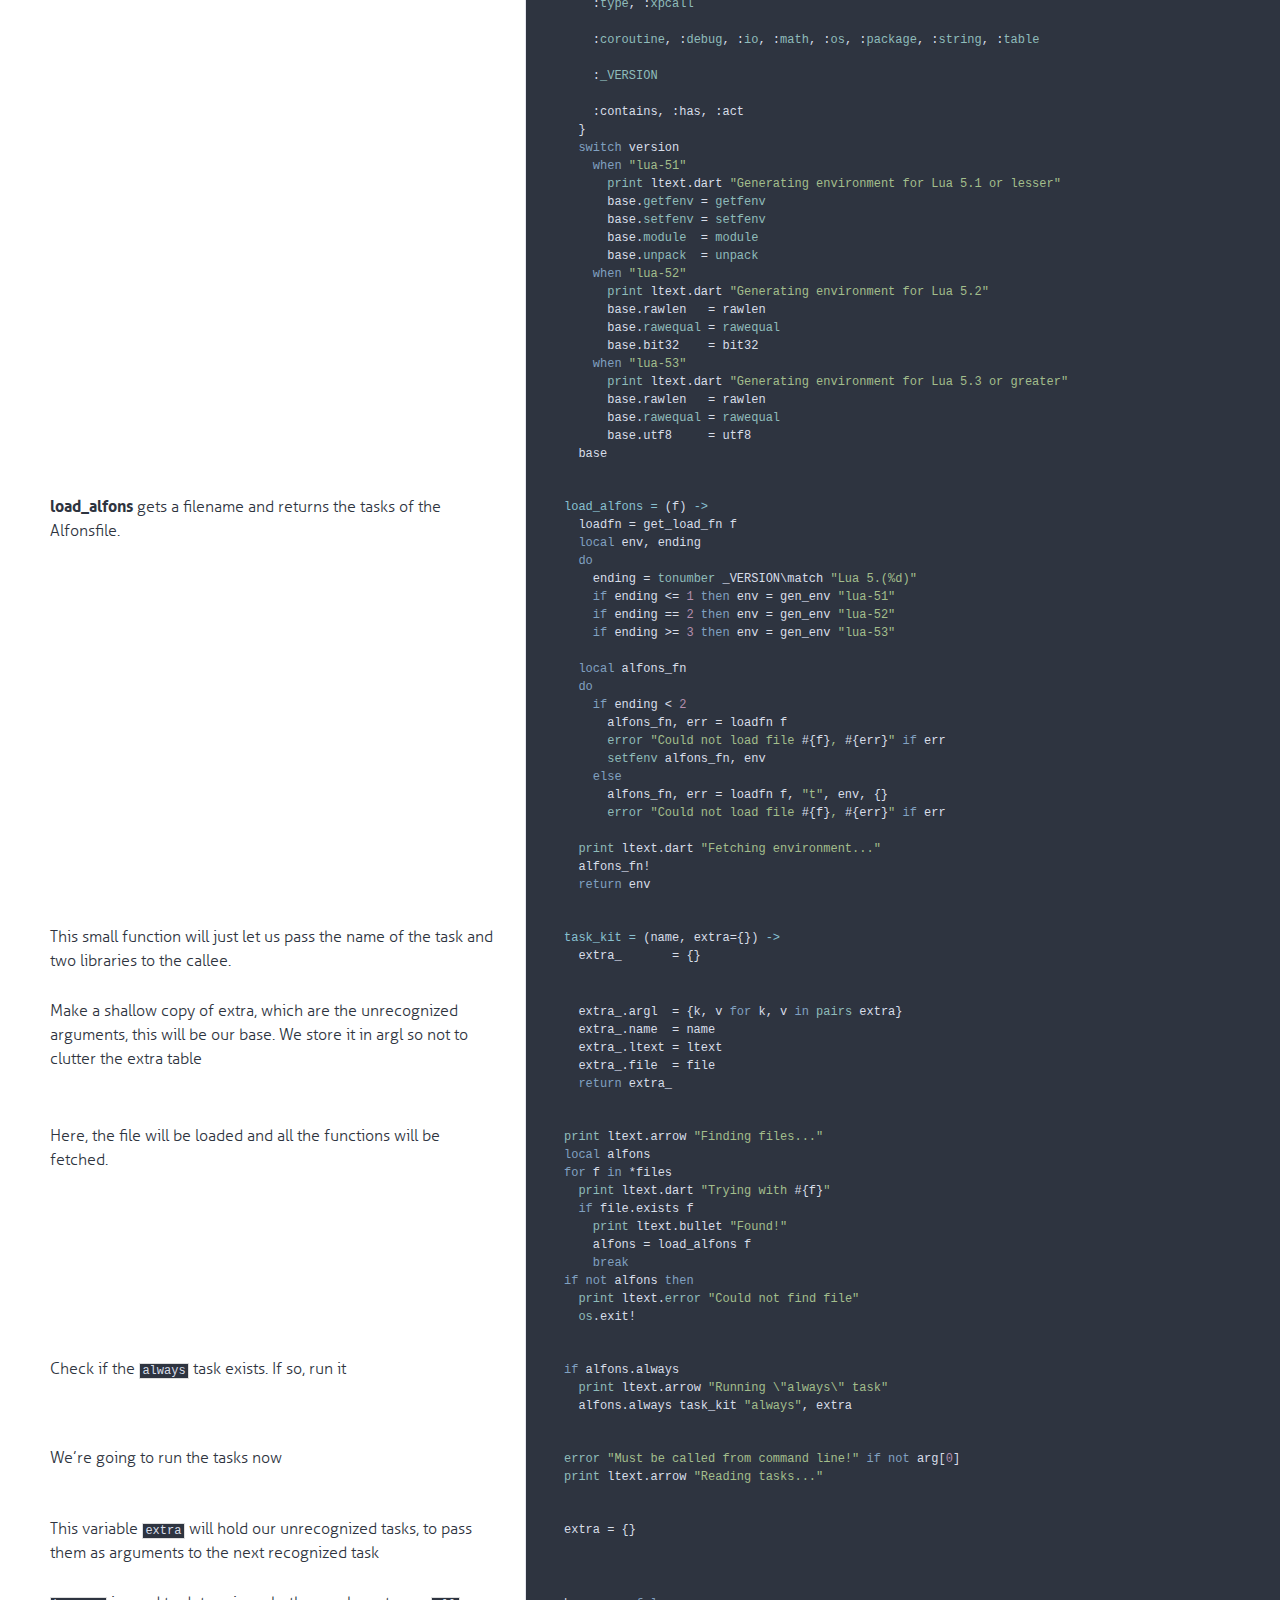
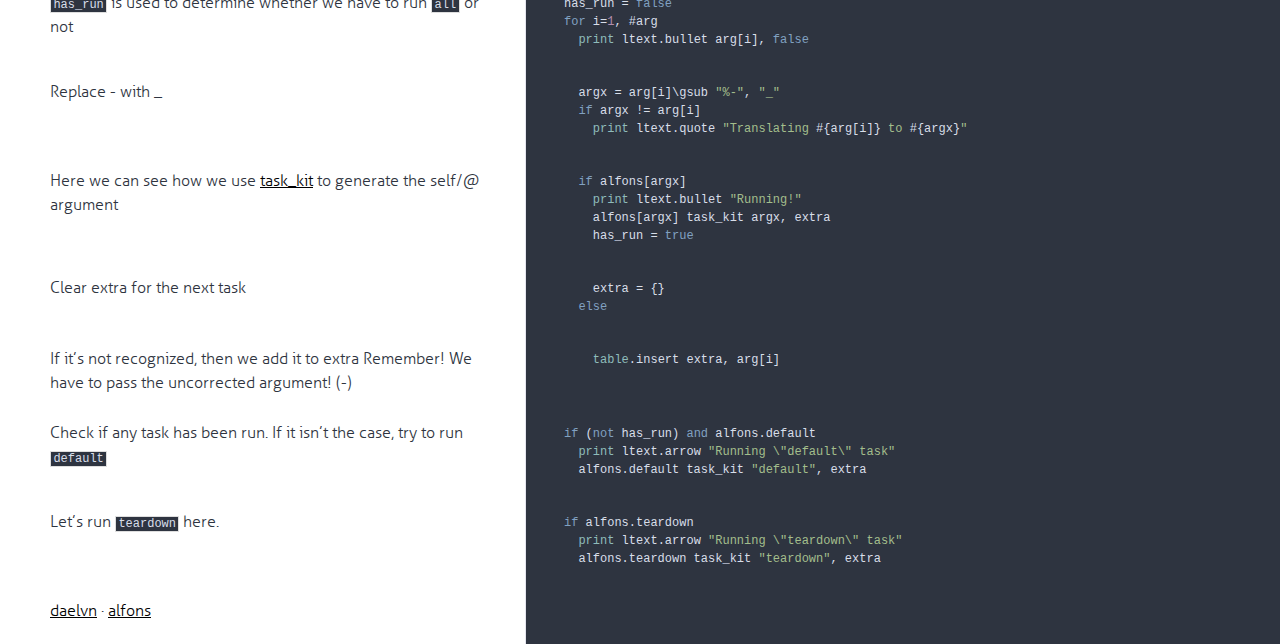
==== commit 86eef68e: "Added act function" ====
--- a/docs/alfons.html
+++ b/docs/alfons.html
@@ -83,6 +83,10 @@
             <div class="content"><div class='highlight'><pre>files = {
   <span class="hljs-string">"Alfons"</span>
   <span class="hljs-string">"alfons"</span>
+  <span class="hljs-string">"Alfonsfile"</span>
+  <span class="hljs-string">"alfonsfile"</span>
+  <span class="hljs-string">"Taskfile"</span>
+  <span class="hljs-string">"taskfile"</span>
   <span class="hljs-string">"Alfons.moon"</span>
   <span class="hljs-string">"Alfons.lua"</span>
   <span class="hljs-string">"alfons.lua"</span>
@@ -126,6 +130,64 @@
               <div class="pilwrap ">
                 <a class="pilcrow" href="#section-6">&#182;</a>
               </div>
+              <h2 id="contains">contains</h2>
+<p>This small functions will be useful for checking arguments.
+It gets passed to gen_env</p>
+
+            </div>
+            
+            <div class="content"><div class='highlight'><pre><span class="hljs-function"><span class="hljs-title">contains</span> = <span class="hljs-params">(t, value)</span> -&gt;</span> #[v <span class="hljs-keyword">for</span> v <span class="hljs-keyword">in</span> *t <span class="hljs-keyword">when</span> v == value] != <span class="hljs-number">0</span></pre></div></div>
+            
+        </li>
+        
+        
+        <li id="section-7">
+            <div class="annotation">
+              
+              <div class="pilwrap ">
+                <a class="pilcrow" href="#section-7">&#182;</a>
+              </div>
+              <h2 id="has">has</h2>
+<p>Similar to contains, but check whenever the argument <em>starts</em> with value.
+This is useful for arguments that take values</p>
+
+            </div>
+            
+            <div class="content"><div class='highlight'><pre><span class="hljs-function"><span class="hljs-title">has</span> = <span class="hljs-params">(t, argname)</span> -&gt;</span> #[v <span class="hljs-keyword">for</span> v <span class="hljs-keyword">in</span> *t <span class="hljs-keyword">when</span> v\match <span class="hljs-string">"^<span class="hljs-subst">#{argname}</span>"</span>] != <span class="hljs-number">0</span></pre></div></div>
+            
+        </li>
+        
+        
+        <li id="section-8">
+            <div class="annotation">
+              
+              <div class="pilwrap ">
+                <a class="pilcrow" href="#section-8">&#182;</a>
+              </div>
+              <h2 id="act">act</h2>
+<p>Executes a function depending on <code>contains</code> results</p>
+<pre><code class="language-moon">act
+  <span class="hljs-name">_prefix</span>: <span class="hljs-string">"."</span>
+  <span class="hljs-name">lua</span>:   clean_lua
+  <span class="hljs-name">nginx</span>: clean_nginx</code></pre>
+
+            </div>
+            
+            <div class="content"><div class='highlight'><pre><span class="hljs-function"><span class="hljs-title">act</span> = <span class="hljs-params">(t)</span> =&gt;</span>
+  prefix = t._prefix <span class="hljs-keyword">or</span> <span class="hljs-string">""</span>
+  <span class="hljs-keyword">for</span> argname, fn <span class="hljs-keyword">in</span> <span class="hljs-built_in">pairs</span> t
+    <span class="hljs-keyword">if</span> contains @argl, prefix..argname
+      fn @</pre></div></div>
+            
+        </li>
+        
+        
+        <li id="section-9">
+            <div class="annotation">
+              
+              <div class="pilwrap ">
+                <a class="pilcrow" href="#section-9">&#182;</a>
+              </div>
               <p><strong>gen_env</strong> will generate an environment based on the version we’re running on</p>
 
             </div>
@@ -138,6 +200,10 @@
     :<span class="hljs-built_in">type</span>, :<span class="hljs-built_in">xpcall</span>
       
     :<span class="hljs-built_in">coroutine</span>, :<span class="hljs-built_in">debug</span>, :<span class="hljs-built_in">io</span>, :<span class="hljs-built_in">math</span>, :<span class="hljs-built_in">os</span>, :<span class="hljs-built_in">package</span>, :<span class="hljs-built_in">string</span>, :<span class="hljs-built_in">table</span>
+
+    :<span class="hljs-built_in">_VERSION</span>
+
+    :contains, :has, :act
   }
   <span class="hljs-keyword">switch</span> version
     <span class="hljs-keyword">when</span> <span class="hljs-string">"lua-51"</span>
@@ -161,11 +227,11 @@
         </li>
         
         
-        <li id="section-7">
-            <div class="annotation">
-              
-              <div class="pilwrap ">
-                <a class="pilcrow" href="#section-7">&#182;</a>
+        <li id="section-10">
+            <div class="annotation">
+              
+              <div class="pilwrap ">
+                <a class="pilcrow" href="#section-10">&#182;</a>
               </div>
               <p><strong>load_alfons</strong> gets a filename and returns the tasks of the Alfonsfile.</p>
 
@@ -197,11 +263,11 @@
         </li>
         
         
-        <li id="section-8">
-            <div class="annotation">
-              
-              <div class="pilwrap ">
-                <a class="pilcrow" href="#section-8">&#182;</a>
+        <li id="section-11">
+            <div class="annotation">
+              
+              <div class="pilwrap ">
+                <a class="pilcrow" href="#section-11">&#182;</a>
               </div>
               <p><a name="task_kit"></a>
 This small function will just let us pass the name of the task and two libraries
@@ -209,16 +275,37 @@
 
             </div>
             
-            <div class="content"><div class='highlight'><pre><span class="hljs-function"><span class="hljs-title">task_kit</span> = <span class="hljs-params">(name)</span> -&gt;</span> { :name, :ltext, :file }</pre></div></div>
-            
-        </li>
-        
-        
-        <li id="section-9">
-            <div class="annotation">
-              
-              <div class="pilwrap ">
-                <a class="pilcrow" href="#section-9">&#182;</a>
+            <div class="content"><div class='highlight'><pre><span class="hljs-function"><span class="hljs-title">task_kit</span> = <span class="hljs-params">(name, extra={})</span> -&gt;</span>
+  extra_       = {}</pre></div></div>
+            
+        </li>
+        
+        
+        <li id="section-12">
+            <div class="annotation">
+              
+              <div class="pilwrap ">
+                <a class="pilcrow" href="#section-12">&#182;</a>
+              </div>
+              <p>Make a shallow copy of extra, which are the unrecognized arguments, this will be our base.
+We store it in argl so not to clutter the extra table</p>
+
+            </div>
+            
+            <div class="content"><div class='highlight'><pre>  extra_.argl  = {k, v <span class="hljs-keyword">for</span> k, v <span class="hljs-keyword">in</span> <span class="hljs-built_in">pairs</span> extra}
+  extra_.name  = name
+  extra_.ltext = ltext
+  extra_.file  = file
+  <span class="hljs-keyword">return</span> extra_</pre></div></div>
+            
+        </li>
+        
+        
+        <li id="section-13">
+            <div class="annotation">
+              
+              <div class="pilwrap ">
+                <a class="pilcrow" href="#section-13">&#182;</a>
               </div>
               <p>Here, the file will be loaded and all the functions will be fetched.</p>
 
@@ -231,51 +318,185 @@
   <span class="hljs-keyword">if</span> file.exists f
     <span class="hljs-built_in">print</span> ltext.bullet <span class="hljs-string">"Found!"</span>
     alfons = load_alfons f
-    <span class="hljs-keyword">break</span></pre></div></div>
-            
-        </li>
-        
-        
-        <li id="section-10">
-            <div class="annotation">
-              
-              <div class="pilwrap ">
-                <a class="pilcrow" href="#section-10">&#182;</a>
+    <span class="hljs-keyword">break</span>
+<span class="hljs-keyword">if</span> <span class="hljs-keyword">not</span> alfons <span class="hljs-keyword">then</span>
+  <span class="hljs-built_in">print</span> ltext.<span class="hljs-built_in">error</span> <span class="hljs-string">"Could not find file"</span>
+  <span class="hljs-built_in">os</span>.exit!</pre></div></div>
+            
+        </li>
+        
+        
+        <li id="section-14">
+            <div class="annotation">
+              
+              <div class="pilwrap ">
+                <a class="pilcrow" href="#section-14">&#182;</a>
+              </div>
+              <p>Check if the <code>always</code> task exists. If so, run it</p>
+
+            </div>
+            
+            <div class="content"><div class='highlight'><pre><span class="hljs-keyword">if</span> alfons.always
+  <span class="hljs-built_in">print</span> ltext.arrow <span class="hljs-string">"Running \"always\" task"</span>
+  alfons.always task_kit <span class="hljs-string">"always"</span>, extra</pre></div></div>
+            
+        </li>
+        
+        
+        <li id="section-15">
+            <div class="annotation">
+              
+              <div class="pilwrap ">
+                <a class="pilcrow" href="#section-15">&#182;</a>
               </div>
               <p>We’re going to run the tasks now</p>
 
             </div>
             
             <div class="content"><div class='highlight'><pre><span class="hljs-built_in">error</span> <span class="hljs-string">"Must be called from command line!"</span> <span class="hljs-keyword">if</span> <span class="hljs-keyword">not</span> arg[<span class="hljs-number">0</span>]
-<span class="hljs-built_in">print</span> ltext.arrow <span class="hljs-string">"Reading tasks..."</span>
+<span class="hljs-built_in">print</span> ltext.arrow <span class="hljs-string">"Reading tasks..."</span></pre></div></div>
+            
+        </li>
+        
+        
+        <li id="section-16">
+            <div class="annotation">
+              
+              <div class="pilwrap ">
+                <a class="pilcrow" href="#section-16">&#182;</a>
+              </div>
+              <p>This variable <code>extra</code> will hold our unrecognized tasks, to pass them as arguments to the next recognized task</p>
+
+            </div>
+            
+            <div class="content"><div class='highlight'><pre>extra = {}</pre></div></div>
+            
+        </li>
+        
+        
+        <li id="section-17">
+            <div class="annotation">
+              
+              <div class="pilwrap ">
+                <a class="pilcrow" href="#section-17">&#182;</a>
+              </div>
+              <p><code>has_run</code> is used to determine whether we have to run <code>all</code> or not</p>
+
+            </div>
+            
+            <div class="content"><div class='highlight'><pre>has_run = <span class="hljs-literal">false</span>
 <span class="hljs-keyword">for</span> i=<span class="hljs-number">1</span>, #arg
   <span class="hljs-built_in">print</span> ltext.bullet arg[i], <span class="hljs-literal">false</span></pre></div></div>
             
         </li>
         
         
-        <li id="section-11">
-            <div class="annotation">
-              
-              <div class="pilwrap ">
-                <a class="pilcrow" href="#section-11">&#182;</a>
+        <li id="section-18">
+            <div class="annotation">
+              
+              <div class="pilwrap ">
+                <a class="pilcrow" href="#section-18">&#182;</a>
+              </div>
+              <p>Replace - with _</p>
+
+            </div>
+            
+            <div class="content"><div class='highlight'><pre>  argx = arg[i]\gsub <span class="hljs-string">"%-"</span>, <span class="hljs-string">"_"</span>
+  <span class="hljs-keyword">if</span> argx != arg[i]
+    <span class="hljs-built_in">print</span> ltext.quote <span class="hljs-string">"Translating <span class="hljs-subst">#{arg[i]}</span> to <span class="hljs-subst">#{argx}</span>"</span></pre></div></div>
+            
+        </li>
+        
+        
+        <li id="section-19">
+            <div class="annotation">
+              
+              <div class="pilwrap ">
+                <a class="pilcrow" href="#section-19">&#182;</a>
               </div>
               <p>Here we can see how we use <a href="#task_kit">task_kit</a> to generate the self/@ argument </p>
 
             </div>
             
-            <div class="content"><div class='highlight'><pre>  <span class="hljs-keyword">if</span> alfons[arg[i]]
+            <div class="content"><div class='highlight'><pre>  <span class="hljs-keyword">if</span> alfons[argx]
     <span class="hljs-built_in">print</span> ltext.bullet <span class="hljs-string">"Running!"</span>
-    alfons[arg[i]] task_kit arg[i]</pre></div></div>
-            
-        </li>
-        
-        
-        <li id="section-12">
-            <div class="annotation">
-              
-              <div class="pilwrap ">
-                <a class="pilcrow" href="#section-12">&#182;</a>
+    alfons[argx] task_kit argx, extra
+    has_run = <span class="hljs-literal">true</span></pre></div></div>
+            
+        </li>
+        
+        
+        <li id="section-20">
+            <div class="annotation">
+              
+              <div class="pilwrap ">
+                <a class="pilcrow" href="#section-20">&#182;</a>
+              </div>
+              <p>Clear extra for the next task</p>
+
+            </div>
+            
+            <div class="content"><div class='highlight'><pre>    extra = {}
+  <span class="hljs-keyword">else</span></pre></div></div>
+            
+        </li>
+        
+        
+        <li id="section-21">
+            <div class="annotation">
+              
+              <div class="pilwrap ">
+                <a class="pilcrow" href="#section-21">&#182;</a>
+              </div>
+              <p>If it’s not recognized, then we add it to extra
+Remember! We have to pass the uncorrected argument! (-)</p>
+
+            </div>
+            
+            <div class="content"><div class='highlight'><pre>    <span class="hljs-built_in">table</span>.insert extra, arg[i]</pre></div></div>
+            
+        </li>
+        
+        
+        <li id="section-22">
+            <div class="annotation">
+              
+              <div class="pilwrap ">
+                <a class="pilcrow" href="#section-22">&#182;</a>
+              </div>
+              <p>Check if any task has been run. If it isn’t the case, try to run <code>default</code></p>
+
+            </div>
+            
+            <div class="content"><div class='highlight'><pre><span class="hljs-keyword">if</span> (<span class="hljs-keyword">not</span> has_run) <span class="hljs-keyword">and</span> alfons.default
+  <span class="hljs-built_in">print</span> ltext.arrow <span class="hljs-string">"Running \"default\" task"</span>
+  alfons.default task_kit <span class="hljs-string">"default"</span>, extra</pre></div></div>
+            
+        </li>
+        
+        
+        <li id="section-23">
+            <div class="annotation">
+              
+              <div class="pilwrap ">
+                <a class="pilcrow" href="#section-23">&#182;</a>
+              </div>
+              <p>Let’s run <code>teardown</code> here.</p>
+
+            </div>
+            
+            <div class="content"><div class='highlight'><pre><span class="hljs-keyword">if</span> alfons.teardown
+  <span class="hljs-built_in">print</span> ltext.arrow <span class="hljs-string">"Running \"teardown\" task"</span>
+  alfons.teardown task_kit <span class="hljs-string">"teardown"</span>, extra</pre></div></div>
+            
+        </li>
+        
+        
+        <li id="section-24">
+            <div class="annotation">
+              
+              <div class="pilwrap ">
+                <a class="pilcrow" href="#section-24">&#182;</a>
               </div>
               <p><a href="https://github.com/daelvn">daelvn</a> · <a href="https://alfons.daelvn.ga">alfons</a></p>
 
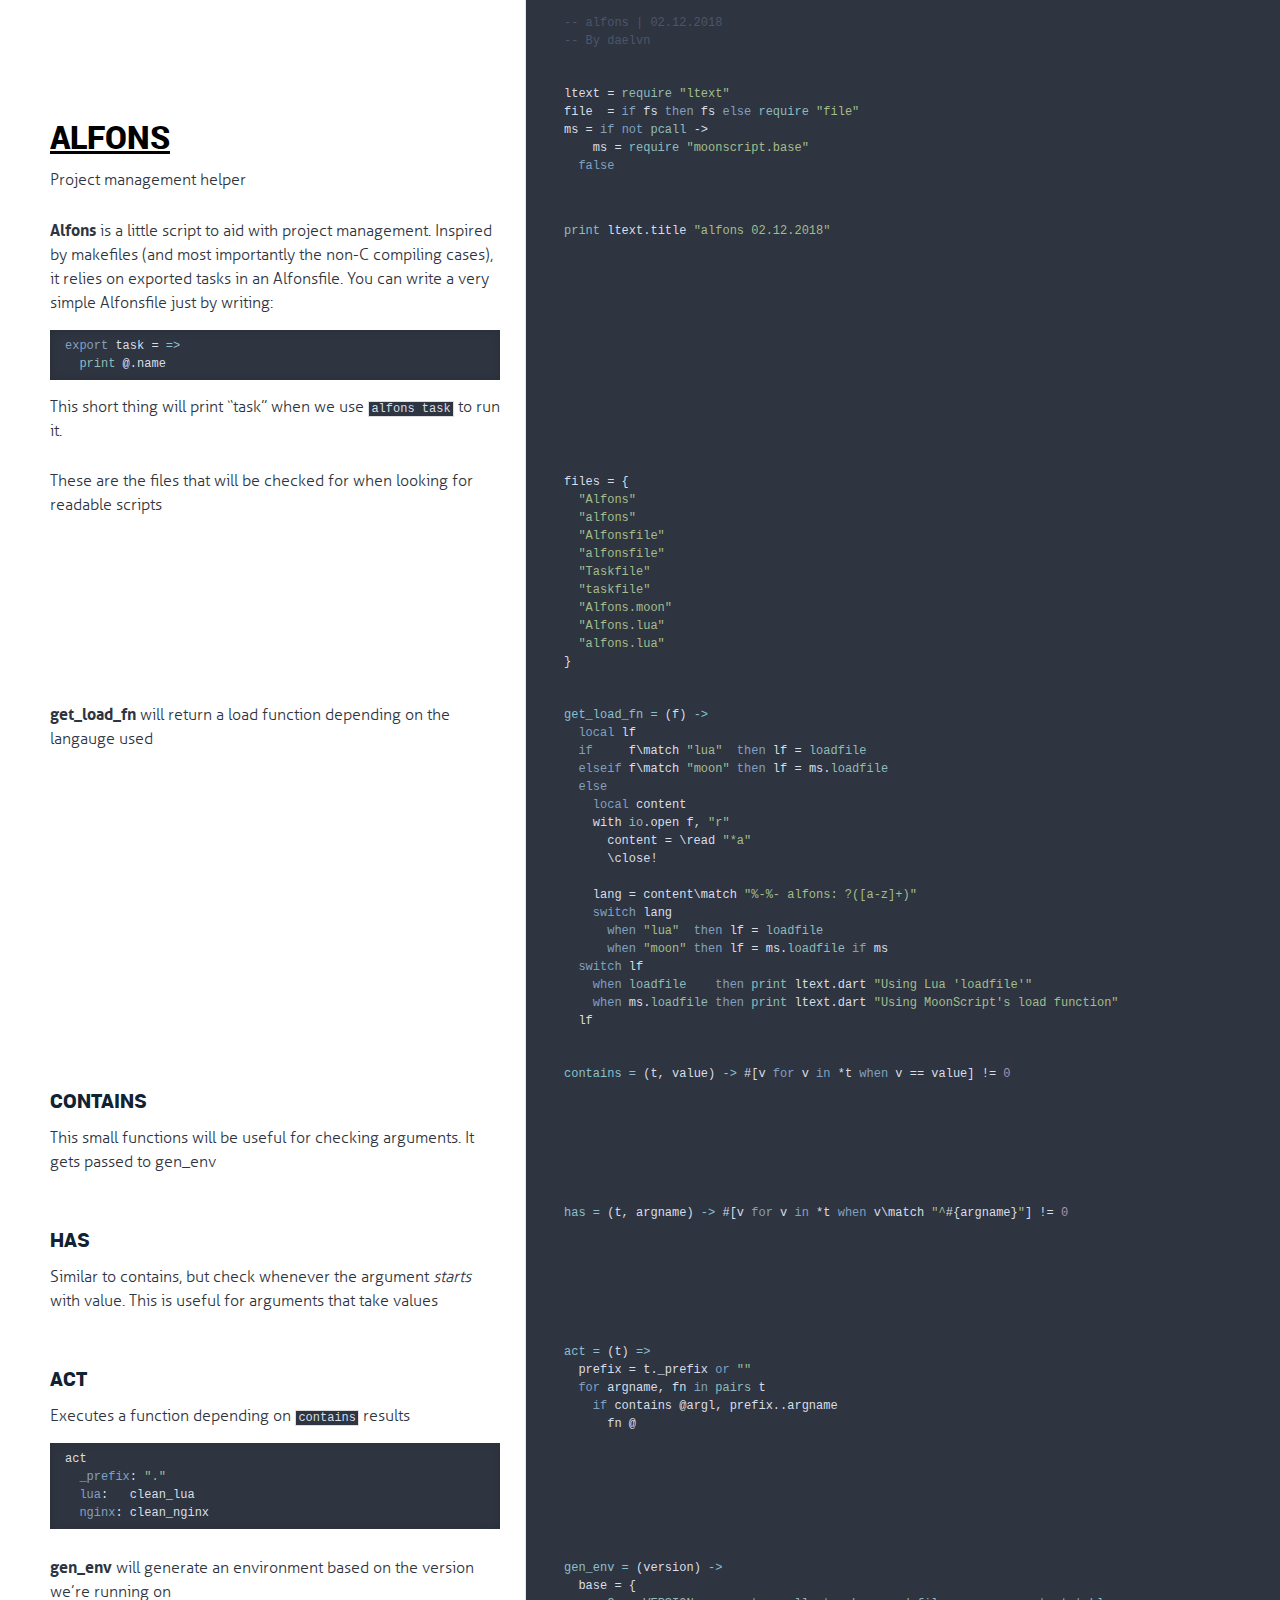
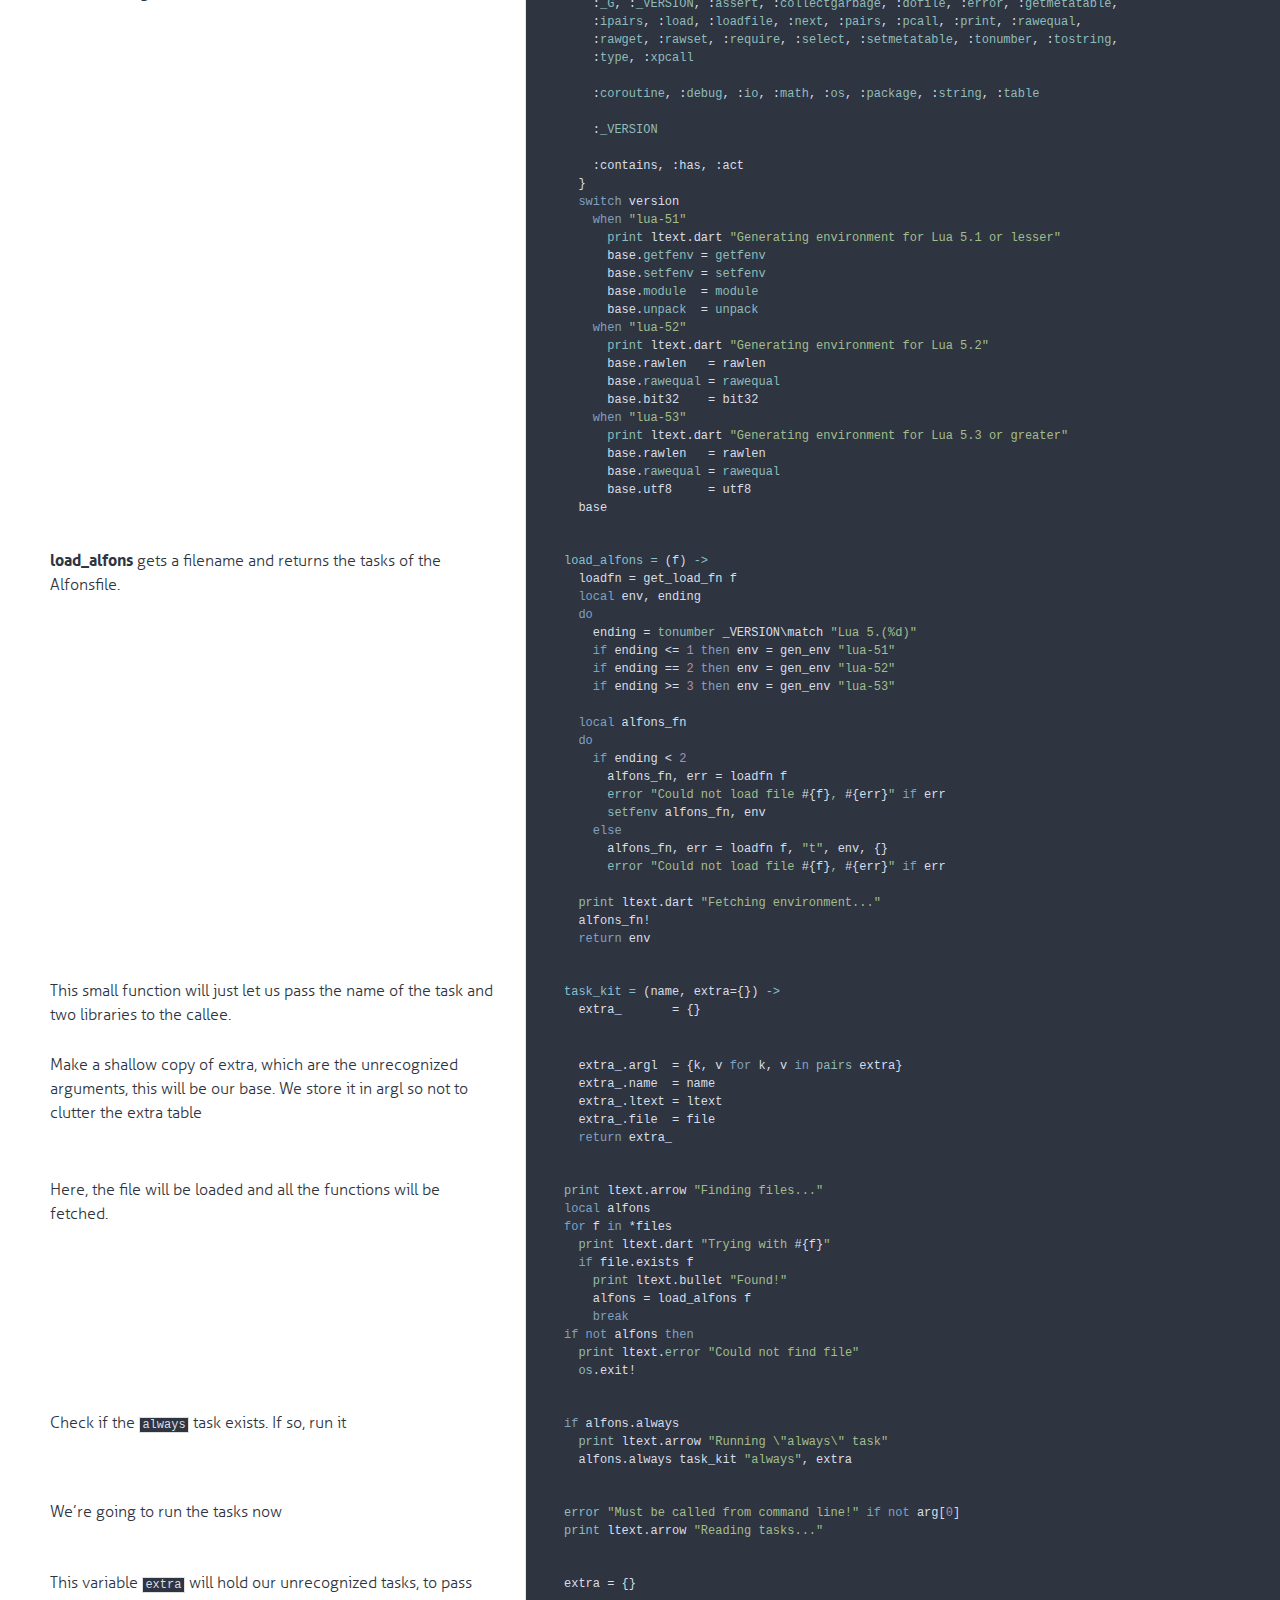
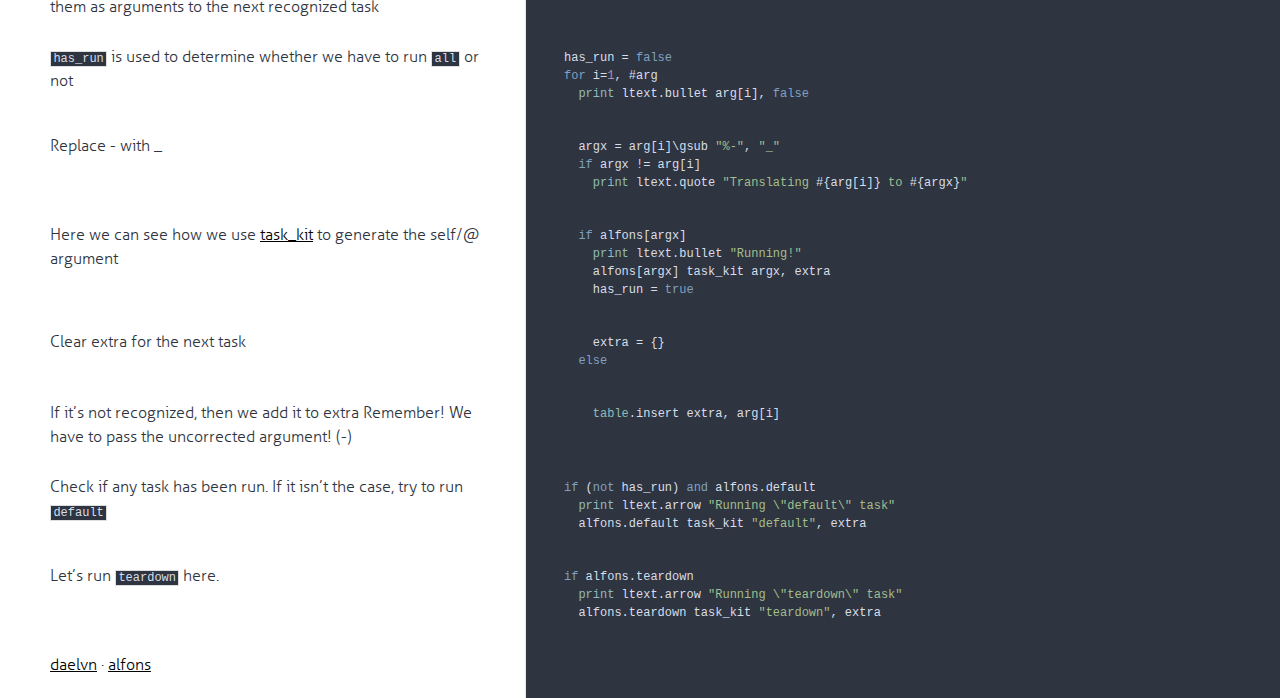
==== commit c6a2fb44: "Alfons will now tell you what loadfile function it is using" ====
--- a/docs/alfons.html
+++ b/docs/alfons.html
@@ -119,6 +119,9 @@
     <span class="hljs-keyword">switch</span> lang
       <span class="hljs-keyword">when</span> <span class="hljs-string">"lua"</span>  <span class="hljs-keyword">then</span> lf = <span class="hljs-built_in">loadfile</span>
       <span class="hljs-keyword">when</span> <span class="hljs-string">"moon"</span> <span class="hljs-keyword">then</span> lf = ms.<span class="hljs-built_in">loadfile</span> <span class="hljs-keyword">if</span> ms
+  <span class="hljs-keyword">switch</span> lf
+    <span class="hljs-keyword">when</span> <span class="hljs-built_in">loadfile</span>    <span class="hljs-keyword">then</span> <span class="hljs-built_in">print</span> ltext.dart <span class="hljs-string">"Using Lua 'loadfile'"</span>
+    <span class="hljs-keyword">when</span> ms.<span class="hljs-built_in">loadfile</span> <span class="hljs-keyword">then</span> <span class="hljs-built_in">print</span> ltext.dart <span class="hljs-string">"Using MoonScript's load function"</span>
   lf</pre></div></div>
             
         </li>
